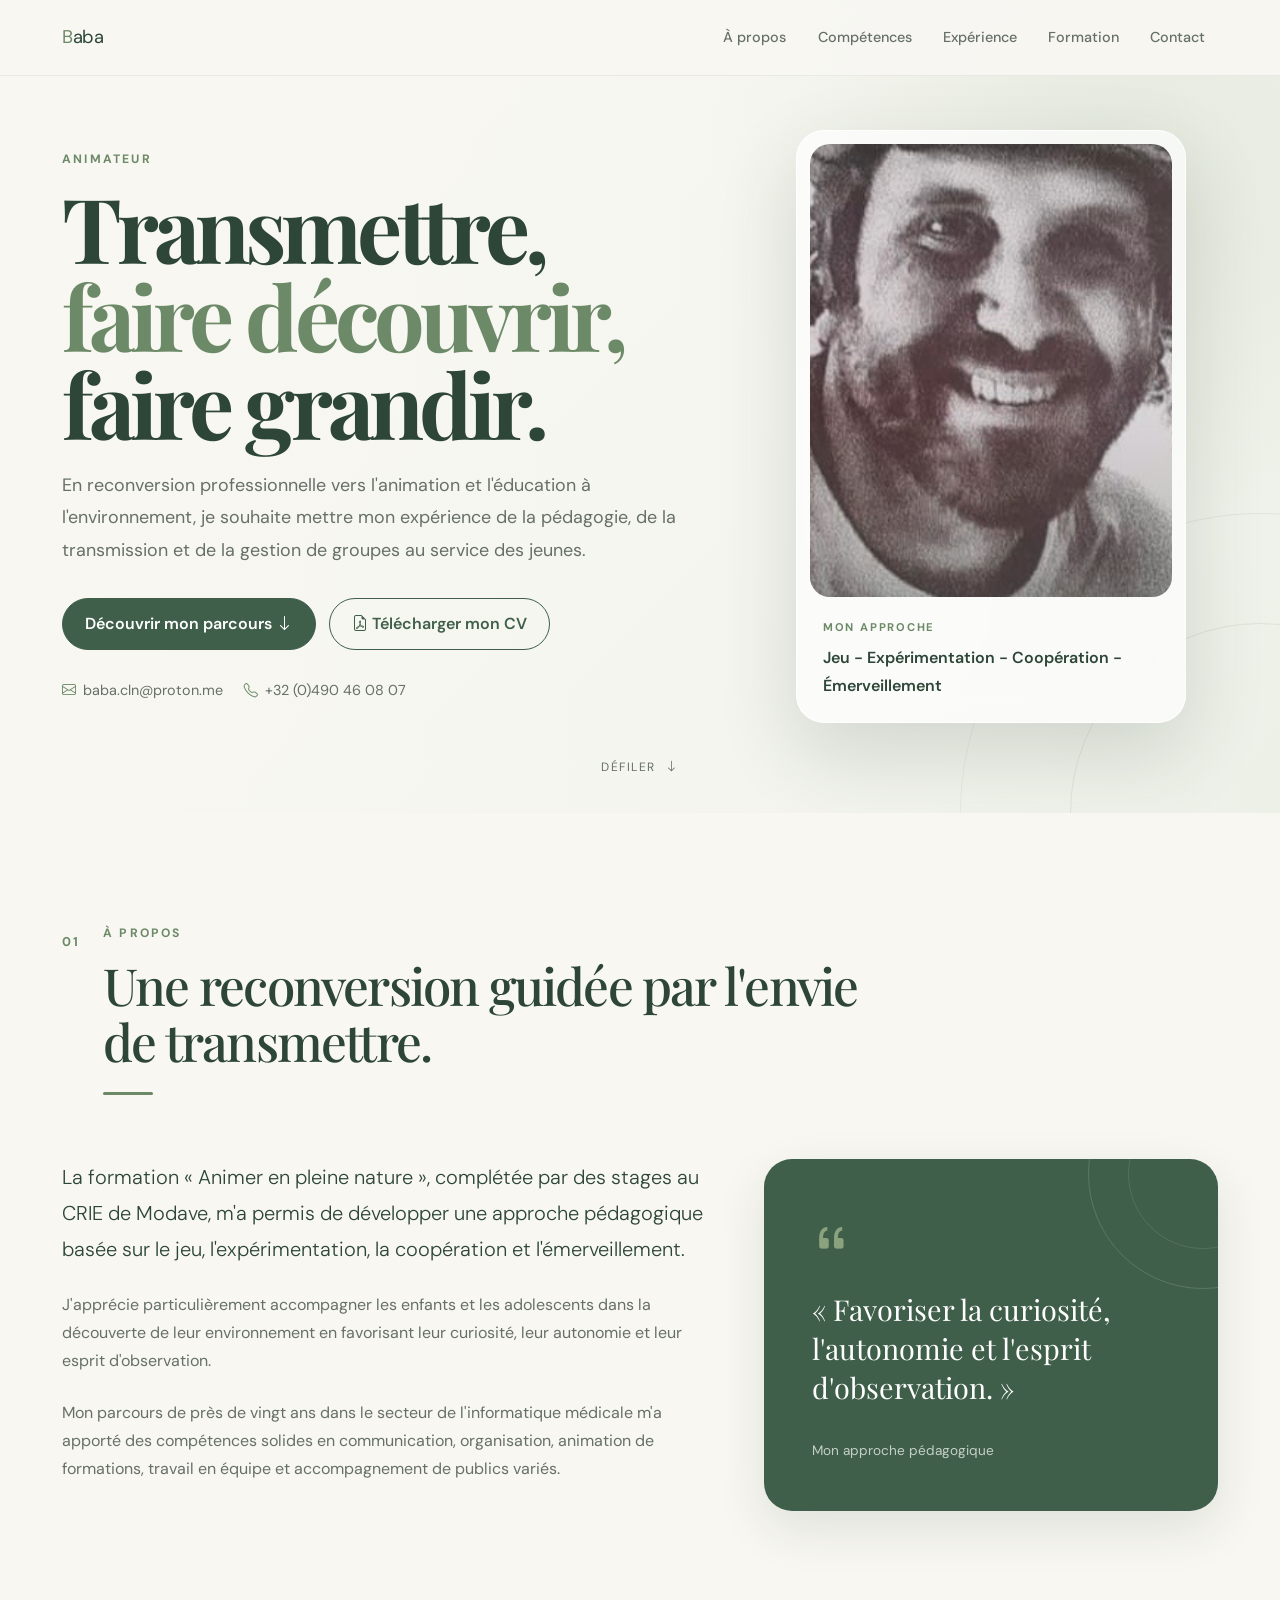
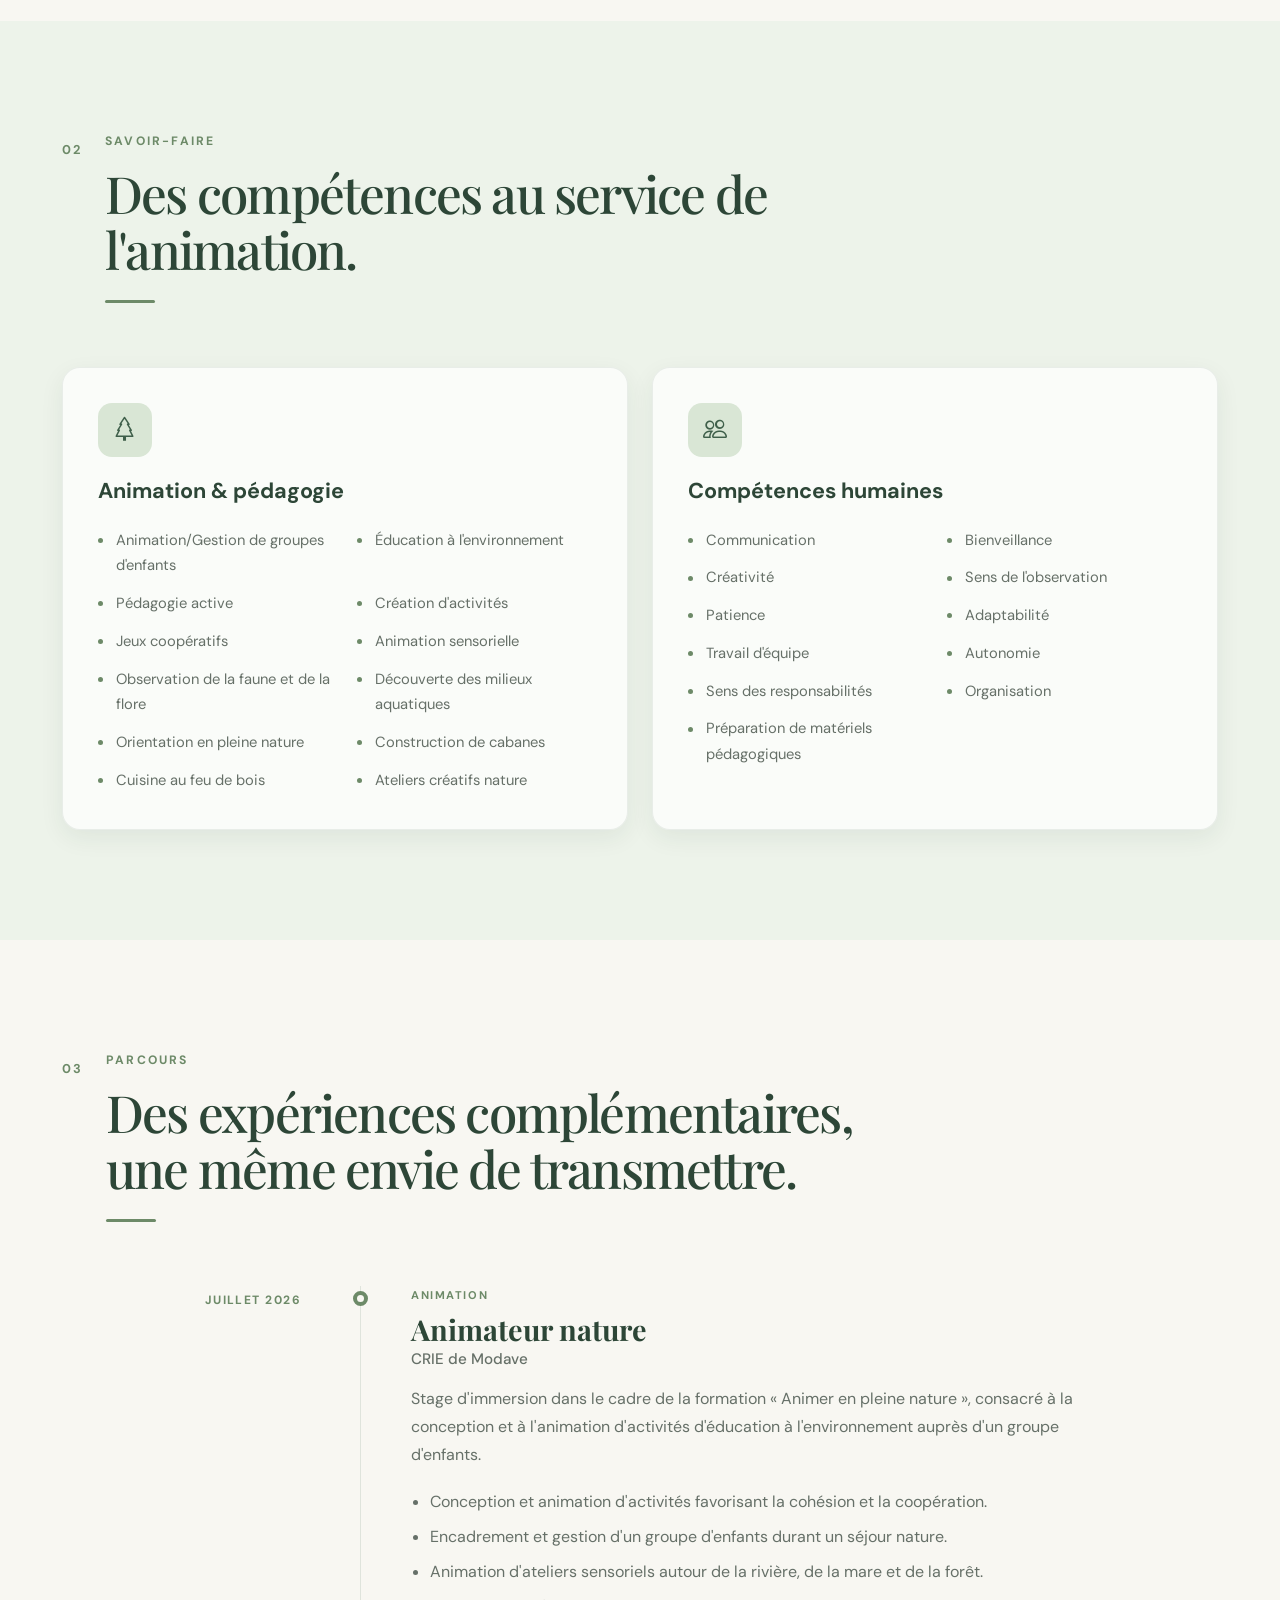
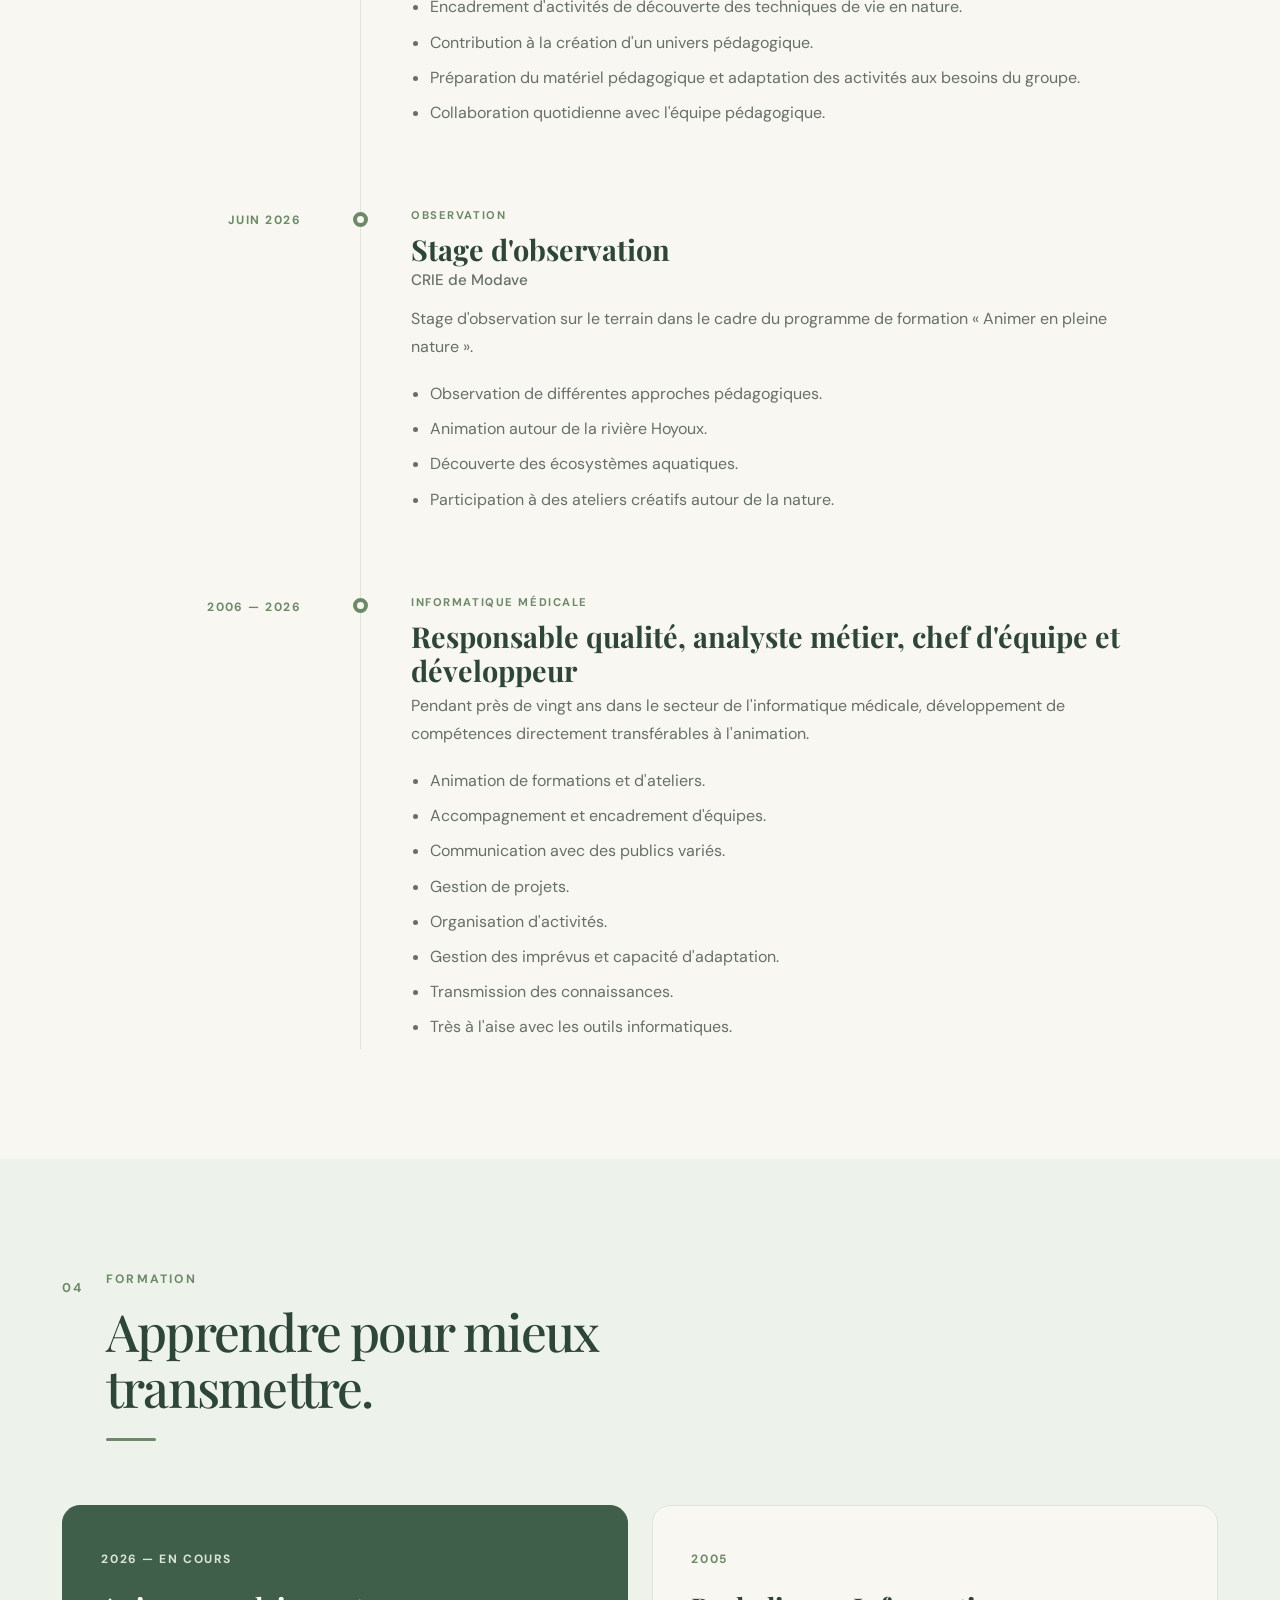
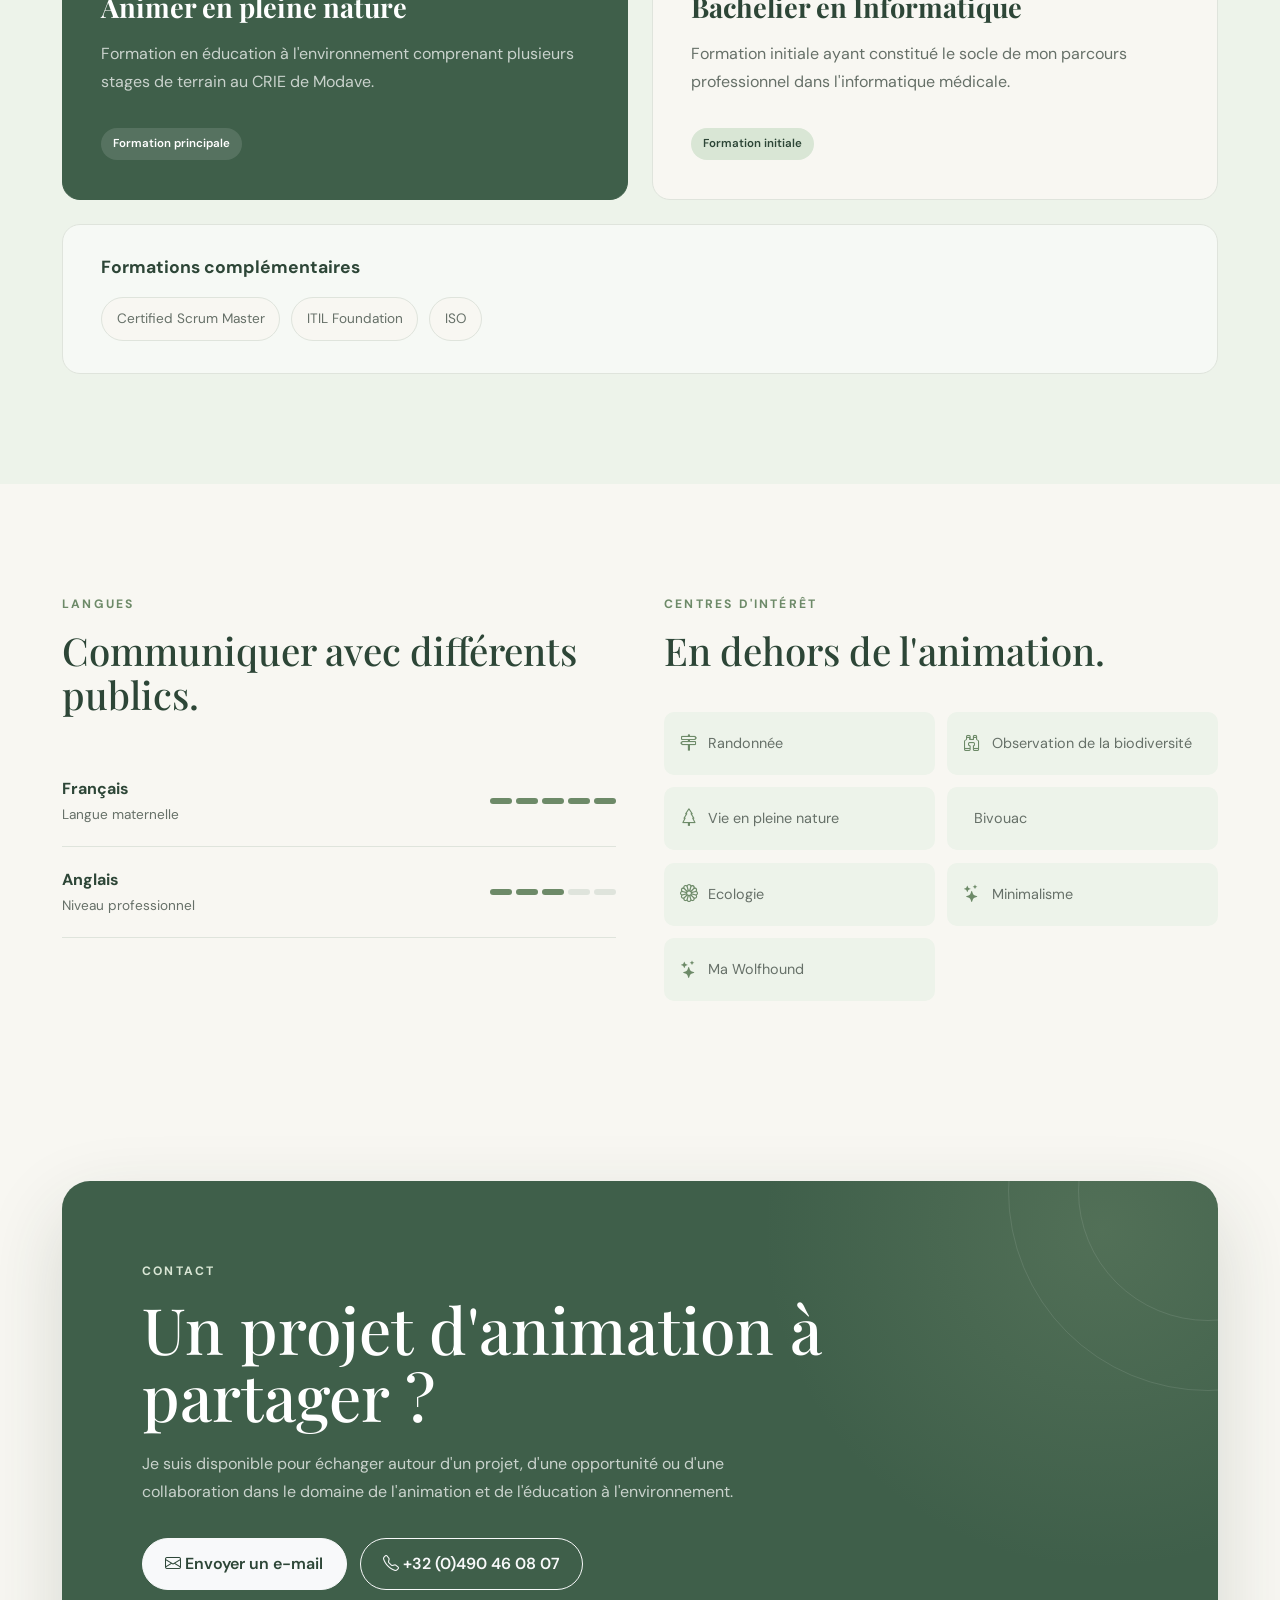
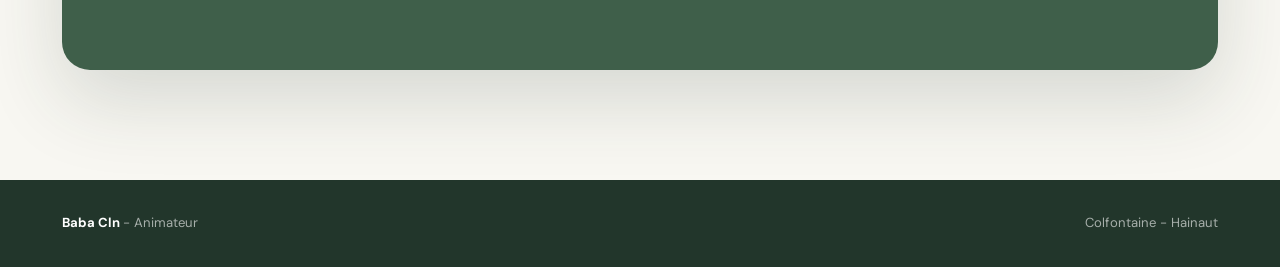
==== index.html @ 7caa0ee1 "Initial web site" ====
<!DOCTYPE html>
<html lang="fr">

<head>
    <meta charset="UTF-8">

    <meta name="viewport" content="width=device-width, initial-scale=1.0">

    <meta name="description" content="CV de Baba Cln — Animateur, éducation à l'environnement et pédagogie active.">
    <meta name="author" content="Baba Cln">
    <meta name="robots" content="index, follow">

    <title>Baba Cln — Animateur</title>

    <!-- Bootstrap 5 -->
    <link href="https://cdn.jsdelivr.net/npm/bootstrap@5.3.7/dist/css/bootstrap.min.css" rel="stylesheet">

    <!-- Bootstrap Icons -->
    <link rel="stylesheet" href="https://cdn.jsdelivr.net/npm/bootstrap-icons@1.13.1/font/bootstrap-icons.min.css">

    <!-- Google Fonts -->
    <link rel="preconnect" href="https://fonts.googleapis.com">
    <link rel="preconnect" href="https://fonts.gstatic.com" crossorigin>
    <link href="https://fonts.googleapis.com/css2?family=DM+Sans:wght@400;500;600;700&family=Playfair+Display:wght@600;700&display=swap" rel="stylesheet">

    <!-- CSS -->
    <link rel="stylesheet" href="css/style.css">
</head>

<body>

    <!-- =====================================================
     NAVIGATION
    ===================================================== -->

    <nav id="mainNav" class="navbar navbar-expand-lg fixed-top">
        <div class="container">
            <!-- Name -->
            <a class="navbar-brand" href="#top">
                <span>B</span>aba
            </a>
            <!-- Button list -->
            <button class="navbar-toggler" type="button" data-bs-toggle="collapse" data-bs-target="#navbarContent" aria-controls="navbarContent" aria-expanded="false" aria-label="Ouvrir le menu">
                <i class="bi bi-list"></i>
            </button>
            <!-- Menu -->
            <div class="collapse navbar-collapse" id="navbarContent">
                <ul class="navbar-nav ms-auto">
                    <li class="nav-item">
                        <a class="nav-link" href="#about">À propos</a>
                    </li>
                    <li class="nav-item">
                        <a class="nav-link" href="#skills">Compétences</a>
                    </li>
                    <li class="nav-item">
                        <a class="nav-link" href="#experience">Expérience</a>
                    </li>
                    <li class="nav-item">
                        <a class="nav-link" href="#education">Formation</a>
                    </li>
                    <li class="nav-item">
                        <a class="nav-link" href="#contact">Contact</a>
                    </li>
                </ul>
            </div>
        </div>
    </nav>

    <!-- =====================================================
     MAIN
    ===================================================== -->

    <main id="top">


        <!-- =====================================================
         HERO
        ===================================================== -->

        <header class="hero">
            <div class="hero-overlay"></div>
            <div class="container hero-container">
                <div class="row align-items-center g-5">
                    <div class="col-lg-7">
                        
                        <!-- Title -->
                        <p class="eyebrow">
                            ANIMATEUR
                        </p>

                        <!-- Quote -->
                        <h1>
                            Transmettre,
                            <span>faire découvrir,</span>
                            faire grandir.
                        </h1>

                        <!-- Profile -->
                        <p class="hero-intro">
                            En reconversion professionnelle vers l'animation et
                            l'éducation à l'environnement, je souhaite mettre mon
                            expérience de la pédagogie, de la transmission et de
                            la gestion de groupes au service des jeunes.
                        </p>

                        <!-- Info -->
                        <div class="hero-actions">
                            <a href="#experience" class="btn btn-primary">
                                Découvrir mon parcours
                                <i class="bi bi-arrow-down"></i>
                            </a>
                            <a href="assets/CV-Baptiste-Calin.pdf" class="btn btn-outline-primary" target="_blank" rel="noopener">
                                <i class="bi bi-file-earmark-pdf"></i>
                                Télécharger mon CV
                            </a>
                        </div>
                        <div class="hero-contact">
                            <a href="mailto:baba.cln@proton.me">
                                <i class="bi bi-envelope"></i>
                                baba.cln@proton.me
                            </a>
                            <a href="tel:+32490460807">
                                <i class="bi bi-telephone"></i>
                                +32 (0)490 46 08 07
                            </a>
                        </div>
                    </div>

                    <div class="col-lg-5">
                        
                        <!-- Card -->
                        <div class="hero-card">
                            <div class="hero-card-image">
                                <img src="img/profile.jpg" alt="Baba Cln, animateur nature" loading="eager">
                            </div>
                            <div class="hero-card-content">
                                <p class="hero-card-label">
                                    MON APPROCHE
                                </p>
                                <p>
                                    Jeu - Expérimentation - Coopération
                                    - Émerveillement
                                </p>
                            </div>
                        </div>
                    </div>
                </div>
            </div>

            <!-- Scrolling -->
            <div class="hero-scroll">
                <span>Défiler</span>
                <i class="bi bi-arrow-down"></i>
            </div>

        </header>

        <!-- =====================================================
         ABOUT
        ===================================================== -->

        <section id="about" class="section section-about">
            <div class="container">

                <!-- Title -->
                <div class="section-heading">
                    <span class="section-number">
                        01
                    </span>
                    <div>
                        <p class="section-kicker">
                            À PROPOS
                        </p>
                        <h2>
                            Une reconversion guidée
                            par l'envie de transmettre.
                        </h2>
                    </div>
                </div>

                <div class="row g-5">
                    <div class="col-lg-7">

                        <!-- About -->
                        <div class="about-content">
                            <p class="lead">
                                La formation « Animer en pleine nature »,
                                complétée par des stages au CRIE de Modave,
                                m'a permis de développer une approche
                                pédagogique basée sur le jeu, l'expérimentation,
                                la coopération et l'émerveillement.
                            </p>
                            <p>
                                J'apprécie particulièrement accompagner les
                                enfants et les adolescents dans la découverte
                                de leur environnement en favorisant leur
                                curiosité, leur autonomie et leur esprit
                                d'observation.
                            </p>
                            <p>
                                Mon parcours de près de vingt ans dans le
                                secteur de l'informatique médicale m'a apporté
                                des compétences solides en communication,
                                organisation, animation de formations,
                                travail en équipe et accompagnement de
                                publics variés.
                            </p>
                        </div>
                    </div>

                    <div class="col-lg-5">

                        <!-- Quote -->
                        <aside class="quote-card">
                            <i class="bi bi-quote"></i>
                            <blockquote>
                                « Favoriser la curiosité,
                                l'autonomie et l'esprit
                                d'observation. »
                            </blockquote>
                            <p>
                                Mon approche pédagogique
                            </p>
                        </aside>
                    </div>
                </div>
            </div>
        </section>

        <!-- =====================================================
         SKILLS
        ===================================================== -->

        <section id="skills" class="section section-skills">
            <div class="container">

                <!-- Title -->
                <div class="section-heading">
                    <span class="section-number">
                        02
                    </span>
                    <div>
                        <p class="section-kicker">
                            SAVOIR-FAIRE
                        </p>
                        <h2>
                            Des compétences au service
                            de l'animation.
                        </h2>
                    </div>
                </div>

                <div class="row g-4">
                    
                    <!-- Animation -->
                    <div class="col-lg-6">
                        <article class="skill-card">
                            <div class="skill-icon">
                                <i class="bi bi-tree"></i>
                            </div>
                            <h3>
                                Animation & pédagogie
                            </h3>
                            <ul class="skill-list">
                                <li>
                                    Animation/Gestion de groupes d'enfants
                                </li>
                                <li>
                                    Éducation à l'environnement
                                </li>
                                <li>
                                    Pédagogie active
                                </li>
                                <li>
                                    Création d'activités
                                </li>
                                <li>
                                    Jeux coopératifs
                                </li>
                                <li>
                                    Animation sensorielle
                                </li>
                                <li>
                                    Observation de la faune et de la flore
                                </li>
                                <li>
                                    Découverte des milieux aquatiques
                                </li>
                                <li>
                                    Orientation en pleine nature
                                </li>
                                <li>
                                    Construction de cabanes
                                </li>
                                <li>
                                    Cuisine au feu de bois
                                </li>
                                <li>
                                    Ateliers créatifs nature
                                </li>
                            </ul>
                        </article>
                    </div>

                    <!-- Humain -->
                    <div class="col-lg-6">
                        <article class="skill-card">
                            <div class="skill-icon">
                                <i class="bi bi-people"></i>
                            </div>
                            <h3>
                                Compétences humaines
                            </h3>
                            <ul class="skill-list">
                                <li>
                                    Communication
                                </li>
                                <li>
                                    Bienveillance
                                </li>
                                <li>
                                    Créativité
                                </li>
                                <li>
                                    Sens de l'observation
                                </li>
                                <li>
                                    Patience
                                </li>
                                <li>
                                    Adaptabilité
                                </li>
                                <li>
                                    Travail d'équipe
                                </li>
                                <li>
                                    Autonomie
                                </li>
                                <li>
                                    Sens des responsabilités
                                </li>
                                <li>
                                    Organisation
                                </li>
                                <li>
                                    Préparation de matériels pédagogiques
                                </li>
                            </ul>
                        </article>
                    </div>
                </div>
            </div>
        </section>

        <!-- =====================================================
         EXPERIENCE
        ===================================================== -->

        <section id="experience" class="section section-experience">
            <div class="container">

                <!-- Title -->
                <div class="section-heading">
                    <span class="section-number">
                        03
                    </span>
                    <div>
                        <p class="section-kicker">
                            PARCOURS
                        </p>
                        <h2>
                            Des expériences complémentaires,
                            une même envie de transmettre.
                        </h2>
                    </div>
                </div>

                <!-- Timeline -->
                <div class="timeline">

                    <!-- Experience 1 -->
                    <article class="timeline-item">
                        <div class="timeline-date">
                            <span>
                                JUILLET 2026
                            </span>
                        </div>
                        <div class="timeline-marker">
                            <span></span>
                        </div>
                        <div class="timeline-content">
                            <p class="timeline-category">
                                ANIMATION
                            </p>
                            <h3>
                                Animateur nature
                            </h3>
                            <h4>
                                CRIE de Modave
                            </h4>
                            <p>
                                Stage d'immersion dans le cadre de la formation
                                « Animer en pleine nature », consacré à la
                                conception et à l'animation d'activités
                                d'éducation à l'environnement auprès d'un
                                groupe d'enfants.
                            </p>
                            <ul>
                                <li>
                                    Conception et animation d'activités
                                    favorisant la cohésion et la coopération.
                                </li>
                                <li>
                                    Encadrement et gestion d'un groupe d'enfants
                                    durant un séjour nature.
                                </li>
                                <li>
                                    Animation d'ateliers sensoriels autour
                                    de la rivière, de la mare et de la forêt.
                                </li>
                                <li>
                                    Encadrement d'activités de découverte 
                                    des techniques de vie en nature.
                                </li>
                                <li>
                                    Contribution à la création d'un univers 
                                    pédagogique.
                                </li>
                                <li>
                                    Préparation du matériel pédagogique et 
                                    adaptation des activités aux besoins du 
                                    groupe.
                                </li>
                                <li>
                                    Collaboration quotidienne avec l'équipe 
                                    pédagogique.
                                </li>
                            </ul>
                        </div>
                    </article>

                    <!-- Experience 2 -->
                    <article class="timeline-item">
                        <div class="timeline-date">
                            <span>
                                JUIN 2026
                            </span>
                        </div>
                        <div class="timeline-marker">
                            <span></span>
                        </div>
                        <div class="timeline-content">
                            <p class="timeline-category">
                                OBSERVATION
                            </p>
                            <h3>
                                Stage d'observation
                            </h3>
                            <h4>
                                CRIE de Modave
                            </h4>
                            <p>
                                Stage d'observation sur le terrain dans le
                                cadre du programme de formation « Animer en
                                pleine nature ».
                            </p>
                            <ul>
                                <li>
                                    Observation de différentes approches
                                    pédagogiques.
                                </li>
                                <li>
                                    Animation autour de la rivière Hoyoux.
                                </li>
                                <li>
                                    Découverte des écosystèmes aquatiques.
                                </li>
                                <li>
                                    Participation à des ateliers créatifs
                                    autour de la nature.
                                </li>
                            </ul>
                        </div>
                    </article>

                    <!-- Experience 3 -->
                    <article class="timeline-item">
                        <div class="timeline-date">
                            <span>
                                2006 — 2026
                            </span>
                        </div>
                        <div class="timeline-marker">
                            <span></span>
                        </div>
                        <div class="timeline-content">
                            <p class="timeline-category">
                                INFORMATIQUE MÉDICALE
                            </p>
                            <h3>
                                Responsable qualité,
                                analyste métier,
                                chef d'équipe et développeur
                            </h3>
                            <p>
                                Pendant près de vingt ans dans le secteur de
                                l'informatique médicale, développement de
                                compétences directement transférables à
                                l'animation.
                            </p>
                            <ul>
                                <li>
                                    Animation de formations et d'ateliers.
                                </li>
                                <li>
                                    Accompagnement et encadrement d'équipes.
                                </li>
                                <li>
                                    Communication avec des publics variés.
                                </li>
                                <li>
                                    Gestion de projets.
                                </li>
                                <li>
                                    Organisation d'activités.
                                </li>
                                <li>
                                    Gestion des imprévus et capacité
                                    d'adaptation.
                                </li>
                                <li>
                                    Transmission des connaissances.
                                </li>
                                 <li>
                                    Très à l'aise avec les outils informatiques.
                                </li>
                            </ul>
                        </div>
                    </article>
                </div>
            </div>
        </section>

        <!-- =====================================================
         EDUCATION
        ===================================================== -->

        <section id="education" class="section section-education">
            <div class="container">

                <!-- Title -->
                <div class="section-heading">
                    <span class="section-number">
                        04
                    </span>
                    <div>
                        <p class="section-kicker">
                            FORMATION
                        </p>
                        <h2>
                            Apprendre pour mieux transmettre.
                        </h2>
                    </div>
                </div>

                <div class="row g-4">

                    <!-- Animation -->
                    <div class="col-lg-6">
                        <article class="education-card featured">
                            <span class="education-year">
                                2026 — EN COURS
                            </span>
                            <h3>
                                Animer en pleine nature
                            </h3>
                            <p>
                                Formation en éducation à l'environnement
                                comprenant plusieurs stages de terrain
                                au CRIE de Modave.
                            </p>
                            <span class="education-tag">
                                Formation principale
                            </span>
                        </article>
                    </div>

                    <!-- Bachelor -->
                    <div class="col-lg-6">
                        <article class="education-card">
                            <span class="education-year">
                                2005
                            </span>
                            <h3>
                                Bachelier en Informatique
                            </h3>
                            <p>
                                Formation initiale ayant constitué le socle
                                de mon parcours professionnel dans
                                l'informatique médicale.
                            </p>
                            <span class="education-tag">
                                Formation initiale
                            </span>
                        </article>
                    </div>

                    <!-- Trainings -->
                    <div class="col-12">
                        <article class="additional-training">
                            <h3>
                                Formations complémentaires
                            </h3>
                            <div class="training-list">
                                <span>
                                    Certified Scrum Master
                                </span>
                                <span>
                                    ITIL Foundation
                                </span>
                                <span>
                                    ISO
                                </span>
                            </div>
                        </article>
                    </div>
                </div>
            </div>
        </section>

        <!-- =====================================================
         LANGUAGES & INTERESTS
        ===================================================== -->

        <section class="section section-extra">
            <div class="container">
                <div class="row g-5">

                    <!-- Languages -->
                    <div class="col-lg-6">
                        <div class="extra-block">
                            <p class="section-kicker">
                                LANGUES
                            </p>
                            <h2>
                                Communiquer avec
                                différents publics.
                            </h2>
                            <div class="language-item">
                                <div>
                                    <strong>
                                        Français
                                    </strong>
                                    <span>
                                        Langue maternelle
                                    </span>
                                </div>
                                <div class="language-level" aria-label="Français : langue maternelle">
                                    <span class="active"></span>
                                    <span class="active"></span>
                                    <span class="active"></span>
                                    <span class="active"></span>
                                    <span class="active"></span>
                                </div>
                            </div>

                            <div class="language-item">
                                <div>
                                    <strong>
                                        Anglais
                                    </strong>
                                    <span>
                                        Niveau professionnel
                                    </span>
                                </div>
                                <div class="language-level" aria-label="Anglais : niveau professionnel">
                                    <span class="active"></span>
                                    <span class="active"></span>
                                    <span class="active"></span>
                                    <span></span>
                                    <span></span>
                                </div>
                            </div>
                        </div>
                    </div>

                    <!-- Interests -->
                    <div class="col-lg-6">
                        <div class="extra-block">
                            <p class="section-kicker">
                                CENTRES D'INTÉRÊT
                            </p>
                            <h2>
                                En dehors de l'animation.
                            </h2>
                            <div class="interest-grid">
                                <span>
                                    <i class="bi bi-signpost-2"></i>
                                    Randonnée
                                </span>
                                <span>
                                    <i class="bi bi-binoculars"></i>
                                    Observation de la biodiversité
                                </span>
                                <span>
                                    <i class="bi bi-tree"></i>
                                    Vie en pleine nature
                                </span>
                                <span>
                                    <i class="bi bi-tent"></i>
                                    Bivouac
                                </span>
                                <span>
                                    <i class="bi bi-flower1"></i>
                                    Ecologie
                                </span>
                                <span>
                                    <i class="bi bi-stars"></i>
                                    Minimalisme
                                </span>
                                <span>
                                    <i class="bi bi-stars"></i>
                                    Ma Wolfhound
                                </span>
                            </div>
                        </div>
                    </div>
                </div>
            </div>
        </section>

        <!-- =====================================================
         CONTACT
        ===================================================== -->

        <section id="contact" class="section section-contact">
            <div class="container">

                <!-- Contact -->
                <div class="contact-card">
                    <div class="contact-content">
                        <p class="section-kicker">
                            CONTACT
                        </p>
                        <h2>
                            Un projet d'animation
                            à partager ?
                        </h2>
                        <p>
                            Je suis disponible pour échanger autour
                            d'un projet, d'une opportunité ou d'une
                            collaboration dans le domaine de l'animation
                            et de l'éducation à l'environnement.
                        </p>
                        <div class="contact-actions">
                            <a href="mailto:baba.cln@proton.me" class="btn btn-light">
                                <i class="bi bi-envelope"></i>
                                Envoyer un e-mail
                            </a>
                            <a href="tel:+32490460807" class="btn btn-outline-light">
                                <i class="bi bi-telephone"></i>
                                +32 (0)490 46 08 07
                            </a>
                        </div>
                    </div>
                </div>
            </div>
        </section>
    </main>

    <!-- =====================================================
     FOOTER
    ===================================================== -->

    <footer class="footer">
        <div class="container">
            <div class="row align-items-center g-3">
                <div class="col-md-6">
                    <p class="mb-0">
                        <strong>
                            Baba Cln
                        </strong>
                        - Animateur
                    </p>
                </div>
                <div class="col-md-6 text-md-end">
                    <p class="mb-0">
                        Colfontaine - Hainaut
                    </p>
                </div>
            </div>
        </div>
    </footer>

    <!-- =====================================================
     BACK TO TOP
    ===================================================== -->

    <button id="backToTop" class="back-to-top" type="button" aria-label="Retour en haut">
        <i class="bi bi-arrow-up"></i>
    </button>

    <!-- =====================================================
     BOOTSTRAP JS
    ===================================================== -->

    <script src="https://cdn.jsdelivr.net/npm/bootstrap@5.3.7/dist/js/bootstrap.bundle.min.js">
    </script>

    <!-- =====================================================
     APPLICATION JS
    ===================================================== -->

    <script src="js/app.js">
    </script>

</body>
</html>
---- css/style.css ----
/* =========================================================
   Baba Cln — CV WEBSITE
   style.css
   ========================================================= */

/* =========================================================
   1. VARIABLES
   ========================================================= */

:root {
    --forest: #3f5f4a;
    --forest-dark: #2d4637;
    --forest-deep: #22362b;

    --moss: #6d8a68;
    --moss-light: #8aa27e;

    --sage: #d9e6d5;
    --sage-soft: #edf3ea;

    --cream: #f8f7f2;
    --cream-dark: #efeee7;

    --white: #ffffff;
    --text: #28312b;
    --text-soft: #667068;
    --border: #dfe4dc;

    --shadow-sm: 0 8px 24px rgba(35, 54, 43, 0.07);
    --shadow-md: 0 18px 50px rgba(35, 54, 43, 0.11);
    --shadow-lg: 0 30px 80px rgba(35, 54, 43, 0.16);

    --radius-sm: 10px;
    --radius-md: 18px;
    --radius-lg: 28px;

    --transition: 0.3s ease;

    --font-body: "DM Sans", sans-serif;
    --font-heading: "Playfair Display", Georgia, serif;
}


/* =========================================================
   2. RESET / BASE
   ========================================================= */

html {
    scroll-behavior: smooth;
    scroll-padding-top: 90px;
}

body {
    margin: 0;
    background: var(--cream);
    color: var(--text);
    font-family: var(--font-body);
    font-size: 16px;
    line-height: 1.75;
    overflow-x: hidden;
}

img {
    max-width: 100%;
    height: auto;
}

a {
    color: inherit;
    text-decoration: none;
}

a:hover {
    color: inherit;
}

p:last-child {
    margin-bottom: 0;
}

h1,
h2,
h3,
h4 {
    color: var(--forest-dark);
}

h1,
h2 {
    font-family: var(--font-heading);
}

h3,
h4 {
    font-weight: 700;
}

::selection {
    background: var(--sage);
    color: var(--forest-dark);
}


/* =========================================================
   3. BOOTSTRAP OVERRIDES
   ========================================================= */

.container {
    max-width: 1180px;
}

.btn {
    border-radius: 999px;
    padding: 0.8rem 1.4rem;
    font-weight: 600;
    transition:
        transform var(--transition),
        box-shadow var(--transition),
        background-color var(--transition),
        border-color var(--transition);
}

.btn:hover {
    transform: translateY(-2px);
}

.btn-primary {
    background: var(--forest);
    border-color: var(--forest);
}

.btn-primary:hover,
.btn-primary:focus {
    background: var(--forest-dark);
    border-color: var(--forest-dark);
    box-shadow: 0 10px 25px rgba(63, 95, 74, 0.2);
}

.btn-outline-primary {
    color: var(--forest);
    border-color: var(--forest);
}

.btn-outline-primary:hover,
.btn-outline-primary:focus {
    background: var(--forest);
    border-color: var(--forest);
    color: var(--white);
}

.btn-light {
    color: var(--forest-dark);
}

.btn-outline-light:hover {
    color: var(--forest-dark);
}


/* =========================================================
   4. NAVIGATION
   ========================================================= */

#mainNav {
    background: rgba(248, 247, 242, 0.92);
    backdrop-filter: blur(16px);
    -webkit-backdrop-filter: blur(16px);
    border-bottom: 1px solid rgba(63, 95, 74, 0.08);
    transition:
        background-color var(--transition),
        box-shadow var(--transition);
}

#mainNav.scrolled {
    background: rgba(248, 247, 242, 0.97);
    box-shadow: var(--shadow-sm);
}

.navbar {
    min-height: 76px;
}

.navbar-brand {
    color: var(--forest-dark) !important;
    font-size: 1.15rem;
    letter-spacing: -0.02em;
}

.navbar-brand span {
    color: var(--moss);
}

.navbar-nav {
    gap: 0.35rem;
}

.nav-link {
    position: relative;
    padding: 0.5rem 0.8rem !important;
    color: var(--text-soft) !important;
    font-size: 0.9rem;
    font-weight: 500;
}

.nav-link::after {
    content: "";
    position: absolute;
    left: 0.8rem;
    right: 0.8rem;
    bottom: 0.15rem;
    height: 2px;
    background: var(--moss);
    border-radius: 99px;
    transform: scaleX(0);
    transform-origin: center;
    transition: transform var(--transition);
}

.nav-link:hover,
.nav-link.active {
    color: var(--forest-dark) !important;
}

.nav-link:hover::after,
.nav-link.active::after {
    transform: scaleX(1);
}

.navbar-toggler {
    border: 0;
    color: var(--forest);
    font-size: 1.5rem;
    box-shadow: none !important;
}

.navbar-toggler:focus {
    box-shadow: none;
}


/* =========================================================
   5. HERO
   ========================================================= */

.hero {
    position: relative;
    min-height: 100vh;
    min-height: 760px;
    display: flex;
    align-items: center;
    padding: 130px 0 90px;
    background:
        radial-gradient(circle at 85% 20%,
            rgba(138, 162, 126, 0.22),
            transparent 30%),
        linear-gradient(135deg,
            var(--cream) 0%,
            #f3f5ee 50%,
            #e8eee4 100%);
    overflow: hidden;
}

.hero::before {
    content: "";
    position: absolute;
    width: 600px;
    height: 600px;
    right: -280px;
    bottom: -300px;
    border: 1px solid rgba(63, 95, 74, 0.12);
    border-radius: 50%;
}

.hero::after {
    content: "";
    position: absolute;
    width: 380px;
    height: 380px;
    right: -170px;
    bottom: -190px;
    border: 1px solid rgba(63, 95, 74, 0.1);
    border-radius: 50%;
}

.hero-overlay {
    position: absolute;
    inset: 0;
    pointer-events: none;
    background:
        linear-gradient(90deg,
            rgba(248, 247, 242, 0.95),
            rgba(248, 247, 242, 0.25));
}

.hero-container {
    position: relative;
    z-index: 2;
}

.eyebrow,
.section-kicker {
    margin-bottom: 0.8rem;
    color: var(--moss);
    font-size: 0.76rem;
    font-weight: 700;
    letter-spacing: 0.18em;
}

.hero h1 {
    max-width: 780px;
    margin: 0 0 1.4rem;
    color: var(--forest-dark);
    font-size: clamp(3.2rem, 7vw, 6.5rem);
    font-weight: 700;
    letter-spacing: -0.055em;
    line-height: 0.98;
}

.hero h1 span {
    display: block;
    color: var(--moss);
}

.hero-intro {
    max-width: 690px;
    margin-bottom: 2rem;
    color: var(--text-soft);
    font-size: 1.12rem;
    line-height: 1.8;
}

.hero-actions {
    display: flex;
    flex-wrap: wrap;
    gap: 0.8rem;
}

.hero-contact {
    display: flex;
    flex-wrap: wrap;
    gap: 1.3rem;
    margin-top: 1.8rem;
}

.hero-contact a {
    display: inline-flex;
    align-items: center;
    gap: 0.45rem;
    color: var(--text-soft);
    font-size: 0.9rem;
    transition: color var(--transition);
}

.hero-contact a:hover {
    color: var(--forest);
}

.hero-contact i {
    color: var(--moss);
}

.hero-card {
    position: relative;
    max-width: 390px;
    margin: 0 auto;
    padding: 0.8rem;
    background: rgba(255, 255, 255, 0.65);
    border: 1px solid rgba(255, 255, 255, 0.8);
    border-radius: var(--radius-lg);
    box-shadow: var(--shadow-lg);
    backdrop-filter: blur(15px);
    -webkit-backdrop-filter: blur(15px);
    transform: rotate(2deg);
    transition: transform 0.5s ease;
}

.hero-card:hover {
    transform: rotate(0deg) translateY(-6px);
}

.hero-card-image {
    position: relative;
    overflow: hidden;
    border-radius: 20px;
    aspect-ratio: 4 / 5;
    background: var(--sage);
}

.hero-card-image::after {
    content: "";
    position: absolute;
    inset: 0;
    background: linear-gradient(to top,
            rgba(34, 54, 43, 0.2),
            transparent 40%);
}

.hero-card-image img {
    width: 100%;
    height: 100%;
    display: block;
    object-fit: cover;
}

.hero-card-content {
    padding: 1.3rem 0.8rem 0.6rem;
}

.hero-card-label {
    margin-bottom: 0.4rem;
    color: var(--moss);
    font-size: 0.7rem;
    font-weight: 700;
    letter-spacing: 0.16em;
}

.hero-card-content p:last-child {
    color: var(--forest-dark);
    font-weight: 600;
}

.hero-scroll {
    position: absolute;
    bottom: 35px;
    left: 50%;
    z-index: 2;
    display: flex;
    align-items: center;
    gap: 0.6rem;
    color: var(--text-soft);
    font-size: 0.75rem;
    letter-spacing: 0.12em;
    text-transform: uppercase;
    transform: translateX(-50%);
}

.hero-scroll i {
    animation: scrollBounce 1.8s infinite;
}

@keyframes scrollBounce {

    0%,
    100% {
        transform: translateY(0);
    }

    50% {
        transform: translateY(5px);
    }
}


/* =========================================================
   6. SECTIONS
   ========================================================= */

.section {
    position: relative;
    padding: 110px 0;
}

.section-about {
    background: var(--cream);
}

.section-skills {
    background: var(--sage-soft);
}

.section-experience {
    background: var(--cream);
}

.section-education {
    background: var(--sage-soft);
}

.section-extra {
    background: var(--cream);
}

.section-heading {
    display: flex;
    align-items: flex-start;
    gap: 1.5rem;
    margin-bottom: 4rem;
}

.section-number {
    flex: 0 0 auto;
    padding-top: 0.5rem;
    color: var(--moss);
    font-size: 0.8rem;
    font-weight: 700;
    letter-spacing: 0.12em;
}

.section-heading h2 {
    max-width: 760px;
    margin: 0;
    color: var(--forest-dark);
    font-size: clamp(2.2rem, 4vw, 3.7rem);
    line-height: 1.1;
    letter-spacing: -0.035em;
}

.section-heading h2::after {
    content: "";
    display: block;
    width: 50px;
    height: 3px;
    margin-top: 1.4rem;
    background: var(--moss);
    border-radius: 99px;
}


/* =========================================================
   7. ABOUT
   ========================================================= */

.about-content {
    max-width: 760px;
}

.about-content .lead {
    color: var(--forest-dark);
    font-size: 1.25rem;
    line-height: 1.8;
}

.about-content p {
    color: var(--text-soft);
    margin-bottom: 1.5rem;
}

.quote-card {
    position: relative;
    padding: 3rem;
    background: var(--forest);
    color: var(--white);
    border-radius: var(--radius-lg);
    box-shadow: var(--shadow-md);
    overflow: hidden;
}

.quote-card::before {
    content: "";
    position: absolute;
    width: 230px;
    height: 230px;
    right: -100px;
    top: -100px;
    border: 1px solid rgba(255, 255, 255, 0.15);
    border-radius: 50%;
}

.quote-card::after {
    content: "";
    position: absolute;
    width: 150px;
    height: 150px;
    right: -60px;
    top: -60px;
    border: 1px solid rgba(255, 255, 255, 0.1);
    border-radius: 50%;
}

.quote-card i {
    position: relative;
    z-index: 1;
    color: var(--moss-light);
    font-size: 2.4rem;
}

.quote-card blockquote {
    position: relative;
    z-index: 1;
    margin: 1rem 0 2rem;
    font-family: var(--font-heading);
    font-size: 1.8rem;
    line-height: 1.35;
}

.quote-card p {
    position: relative;
    z-index: 1;
    margin: 0;
    color: rgba(255, 255, 255, 0.7);
    font-size: 0.85rem;
}


/* =========================================================
   8. SKILLS
   ========================================================= */

.skill-card {
    height: 100%;
    padding: 2.2rem;
    background: rgba(255, 255, 255, 0.7);
    border: 1px solid rgba(63, 95, 74, 0.09);
    border-radius: var(--radius-md);
    box-shadow: var(--shadow-sm);
    transition:
        transform var(--transition),
        box-shadow var(--transition);
}

.skill-card:hover {
    transform: translateY(-6px);
    box-shadow: var(--shadow-md);
}

.skill-icon {
    width: 54px;
    height: 54px;
    display: flex;
    align-items: center;
    justify-content: center;
    margin-bottom: 1.4rem;
    background: var(--sage);
    color: var(--forest);
    border-radius: 14px;
    font-size: 1.5rem;
}

.skill-card h3 {
    margin-bottom: 1.4rem;
    color: var(--forest-dark);
    font-size: 1.35rem;
}

.skill-list {
    display: grid;
    grid-template-columns: repeat(2, minmax(0, 1fr));
    gap: 0.75rem 1.5rem;
    margin: 0;
    padding: 0;
    list-style: none;
}

.skill-list li {
    position: relative;
    padding-left: 1.1rem;
    color: var(--text-soft);
    font-size: 0.92rem;
}

.skill-list li::before {
    content: "";
    position: absolute;
    left: 0;
    top: 0.7em;
    width: 5px;
    height: 5px;
    background: var(--moss);
    border-radius: 50%;
}


/* =========================================================
   9. TIMELINE
   ========================================================= */

.timeline {
    position: relative;
    max-width: 1050px;
    margin: 0 auto;
}

.timeline::before {
    content: "";
    position: absolute;
    top: 0;
    bottom: 0;
    left: 245px;
    width: 1px;
    background: var(--border);
}

.timeline-item {
    position: relative;
    display: grid;
    grid-template-columns: 210px 70px 1fr;
    gap: 0;
    padding-bottom: 4.5rem;
}

.timeline-item:last-child {
    padding-bottom: 0;
}

.timeline-date {
    padding-top: 0.25rem;
    padding-right: 1.5rem;
    color: var(--moss);
    font-size: 0.75rem;
    font-weight: 700;
    letter-spacing: 0.12em;
    text-align: right;
}

.timeline-marker {
    position: relative;
    z-index: 2;
    display: flex;
    justify-content: center;
}

.timeline-marker span {
    width: 15px;
    height: 15px;
    margin-top: 0.35rem;
    background: var(--cream);
    border: 4px solid var(--moss);
    border-radius: 50%;
}

.timeline-content {
    padding-left: 1rem;
}

.timeline-category {
    margin-bottom: 0.4rem;
    color: var(--moss);
    font-size: 0.7rem;
    font-weight: 700;
    letter-spacing: 0.14em;
}

.timeline-content h3 {
    margin-bottom: 0.25rem;
    color: var(--forest-dark);
    font-family: var(--font-heading);
    font-size: 1.8rem;
}

.timeline-content h4 {
    margin-bottom: 1rem;
    color: var(--text-soft);
    font-size: 0.95rem;
    font-weight: 500;
}

.timeline-content>p:not(.timeline-category) {
    max-width: 700px;
    color: var(--text-soft);
}

.timeline-content ul {
    max-width: 700px;
    margin: 1.2rem 0 0;
    padding-left: 1.2rem;
    color: var(--text-soft);
}

.timeline-content li {
    margin-bottom: 0.45rem;
}


/* =========================================================
   10. EDUCATION
   ========================================================= */

.education-card {
    height: 100%;
    padding: 2.4rem;
    background: var(--cream);
    border: 1px solid var(--border);
    border-radius: var(--radius-md);
    transition:
        transform var(--transition),
        box-shadow var(--transition);
}

.education-card:hover {
    transform: translateY(-5px);
    box-shadow: var(--shadow-md);
}

.education-card.featured {
    background: var(--forest);
    border-color: var(--forest);
    color: var(--white);
}

.education-year {
    display: inline-block;
    margin-bottom: 1.3rem;
    color: var(--moss);
    font-size: 0.75rem;
    font-weight: 700;
    letter-spacing: 0.13em;
}

.education-card.featured .education-year {
    color: var(--sage);
}

.education-card h3 {
    margin-bottom: 1rem;
    color: var(--forest-dark);
    font-family: var(--font-heading);
    font-size: 1.7rem;
}

.education-card.featured h3 {
    color: var(--white);
}

.education-card p {
    color: var(--text-soft);
}

.education-card.featured p {
    color: rgba(255, 255, 255, 0.72);
}

.education-tag {
    display: inline-block;
    margin-top: 1rem;
    padding: 0.4rem 0.75rem;
    background: var(--sage);
    color: var(--forest-dark);
    border-radius: 999px;
    font-size: 0.72rem;
    font-weight: 600;
}

.education-card.featured .education-tag {
    background: rgba(255, 255, 255, 0.12);
    color: var(--white);
}

.additional-training {
    padding: 2rem 2.4rem;
    background: rgba(255, 255, 255, 0.55);
    border: 1px solid var(--border);
    border-radius: var(--radius-md);
}

.additional-training h3 {
    margin-bottom: 1.2rem;
    color: var(--forest-dark);
    font-size: 1.1rem;
}

.training-list {
    display: flex;
    flex-wrap: wrap;
    gap: 0.7rem;
}

.training-list span {
    padding: 0.55rem 0.9rem;
    background: var(--cream);
    border: 1px solid var(--border);
    border-radius: 999px;
    color: var(--text-soft);
    font-size: 0.85rem;
}


/* =========================================================
   11. LANGUAGES
========================================================= */

.extra-block h2 {
    max-width: 520px;
    margin-bottom: 2.5rem;
    color: var(--forest-dark);
    font-family: var(--font-heading);
    font-size: clamp(2rem, 3vw, 2.8rem);
    line-height: 1.15;
}

.language-item {
    display: flex;
    align-items: center;
    justify-content: space-between;
    gap: 2rem;
    padding: 1.2rem 0;
    border-bottom: 1px solid var(--border);
}

.language-item>div:first-child {
    display: flex;
    flex-direction: column;
}

.language-item strong {
    color: var(--forest-dark);
}

.language-item span {
    color: var(--text-soft);
    font-size: 0.85rem;
}

.language-level {
    display: flex !important;
    gap: 4px;
}

.language-level span {
    width: 22px;
    height: 6px;
    background: var(--border);
    border-radius: 99px;
}

.language-level span.active {
    background: var(--moss);
}


/* =========================================================
   12. INTERESTS
========================================================= */

.interest-grid {
    display: grid;
    grid-template-columns: repeat(2, minmax(0, 1fr));
    gap: 0.8rem;
}

.interest-grid span {
    display: flex;
    align-items: center;
    gap: 0.65rem;
    padding: 1rem;
    background: var(--sage-soft);
    border-radius: var(--radius-sm);
    color: var(--text-soft);
    font-size: 0.9rem;
    transition:
        background-color var(--transition),
        transform var(--transition);
}

.interest-grid span:hover {
    background: var(--sage);
    transform: translateY(-2px);
}

.interest-grid i {
    color: var(--moss);
    font-size: 1.1rem;
}


/* =========================================================
   13. CONTACT
   ========================================================= */

.section-contact {
    padding-top: 70px;
    padding-bottom: 110px;
}

.contact-card {
    position: relative;
    padding: 5rem;
    background:
        radial-gradient(circle at 90% 10%,
            rgba(138, 162, 126, 0.25),
            transparent 30%),
        var(--forest);
    border-radius: var(--radius-lg);
    color: var(--white);
    overflow: hidden;
    box-shadow: var(--shadow-lg);
}

.contact-card::before,
.contact-card::after {
    content: "";
    position: absolute;
    border: 1px solid rgba(255, 255, 255, 0.1);
    border-radius: 50%;
    pointer-events: none;
}

.contact-card::before {
    width: 400px;
    height: 400px;
    right: -190px;
    top: -190px;
}

.contact-card::after {
    width: 260px;
    height: 260px;
    right: -120px;
    top: -120px;
}

.contact-content {
    position: relative;
    z-index: 1;
    max-width: 760px;
}

.contact-content .section-kicker {
    color: var(--sage);
}

.contact-content h2 {
    margin-bottom: 1.3rem;
    color: var(--white);
    font-size: clamp(2.4rem, 5vw, 4.2rem);
    line-height: 1.05;
}

.contact-content>p:not(.section-kicker) {
    max-width: 650px;
    margin-bottom: 2rem;
    color: rgba(255, 255, 255, 0.72);
}

.contact-actions {
    display: flex;
    flex-wrap: wrap;
    gap: 0.8rem;
}


/* =========================================================
   14. FOOTER
========================================================= */

.footer {
    padding: 2rem 0;
    background: var(--forest-deep);
    color: rgba(255, 255, 255, 0.6);
    font-size: 0.82rem;
}

.footer strong {
    color: var(--white);
}


/* =========================================================
   15. BACK TO TOP
========================================================= */

.back-to-top {
    position: fixed;
    right: 25px;
    bottom: 25px;
    z-index: 1000;
    width: 48px;
    height: 48px;
    display: flex;
    align-items: center;
    justify-content: center;
    border: 0;
    border-radius: 50%;
    background: var(--forest);
    color: var(--white);
    box-shadow: var(--shadow-md);
    opacity: 0;
    visibility: hidden;
    transform: translateY(15px);
    transition:
        opacity var(--transition),
        visibility var(--transition),
        transform var(--transition),
        background-color var(--transition);
}

.back-to-top:hover {
    background: var(--forest-dark);
    transform: translateY(-2px);
}

.back-to-top.visible {
    opacity: 1;
    visibility: visible;
    transform: translateY(0);
}


/* =========================================================
   16. SCROLL REVEAL
========================================================= */

.reveal {
    opacity: 0;
    transform: translateY(25px);
    transition:
        opacity 0.7s ease,
        transform 0.7s ease;
}

.reveal.visible {
    opacity: 1;
    transform: translateY(0);
}


/* =========================================================
   17. RESPONSIVE — TABLET
========================================================= */

@media (max-width: 991.98px) {

    .navbar-nav {
        padding: 1rem 0;
    }

    .nav-link {
        padding: 0.7rem 0 !important;
    }

    .nav-link::after {
        left: 0;
        right: auto;
        width: 35px;
    }

    .hero {
        min-height: auto;
        padding-top: 130px;
        padding-bottom: 100px;
    }

    .hero h1 {
        font-size: clamp(3rem, 10vw, 5rem);
    }

    .hero-card {
        max-width: 340px;
        transform: none;
    }

    .hero-card:hover {
        transform: translateY(-5px);
    }

    .section {
        padding: 85px 0;
    }

    .timeline::before {
        left: 8px;
    }

    .timeline-item {
        display: grid;
        grid-template-columns: 35px 1fr;
        grid-template-areas:
            "marker date"
            "marker content";
        padding-bottom: 3.5rem;
    }

    .timeline-date {
        grid-area: date;
        padding: 0 0 0.8rem 1rem;
        text-align: left;
    }

    .timeline-marker {
        grid-area: marker;
        justify-content: flex-start;
    }

    .timeline-marker span {
        margin-left: 1px;
    }

    .timeline-content {
        grid-area: content;
        padding-left: 1rem;
    }

    .contact-card {
        padding: 3.5rem;
    }
}


/* =========================================================
   18. RESPONSIVE — MOBILE
========================================================= */

@media (max-width: 767.98px) {

    body {
        font-size: 15px;
    }

    .navbar {
        min-height: 68px;
    }

    .hero {
        padding-top: 105px;
        padding-bottom: 80px;
    }

    .hero h1 {
        font-size: clamp(2.8rem, 15vw, 4.5rem);
    }

    .hero-intro {
        font-size: 1rem;
    }

    .hero-actions {
        flex-direction: column;
        align-items: stretch;
    }

    .hero-actions .btn {
        text-align: center;
    }

    .hero-contact {
        flex-direction: column;
        gap: 0.6rem;
    }

    .hero-scroll {
        display: none;
    }

    .section {
        padding: 75px 0;
    }

    .section-heading {
        gap: 0.8rem;
        margin-bottom: 2.8rem;
    }

    .section-number {
        font-size: 0.7rem;
    }

    .section-heading h2 {
        font-size: 2.1rem;
    }

    .skill-card {
        padding: 1.7rem;
    }

    .skill-list {
        grid-template-columns: 1fr;
    }

    .timeline-content h3 {
        font-size: 1.45rem;
    }

    .quote-card {
        padding: 2rem;
    }

    .quote-card blockquote {
        font-size: 1.5rem;
    }

    .education-card,
    .additional-training {
        padding: 1.7rem;
    }

    .interest-grid {
        grid-template-columns: 1fr;
    }

    .contact-card {
        padding: 2.3rem 1.7rem;
        border-radius: 20px;
    }

    .contact-actions {
        flex-direction: column;
        align-items: stretch;
    }

    .contact-actions .btn {
        text-align: center;
    }

    .back-to-top {
        right: 15px;
        bottom: 15px;
    }
}


/* =========================================================
   19. SMALL MOBILE
========================================================= */

@media (max-width: 400px) {

    .container {
        padding-left: 20px;
        padding-right: 20px;
    }

    .hero h1 {
        font-size: 2.7rem;
    }

    .section-heading h2 {
        font-size: 1.9rem;
    }

    .hero-card {
        max-width: 280px;
    }
}


/* =========================================================
   20. ACCESSIBILITY
========================================================= */

:focus-visible {
    outline: 3px solid var(--moss-light);
    outline-offset: 4px;
}

@media (prefers-reduced-motion: reduce) {

    html {
        scroll-behavior: auto;
    }

    *,
    *::before,
    *::after {
        animation-duration: 0.01ms !important;
        animation-iteration-count: 1 !important;
        transition-duration: 0.01ms !important;
    }

    .hero-card {
        transform: none;
    }

}


/* =========================================================
   21. PRINT / PDF
========================================================= */

@media print {

    @page {
        size: A4;
        margin: 12mm;
    }

    html,
    body {
        background: #ffffff !important;
        color: #222222 !important;
        font-size: 10pt;
    }

    body {
        -webkit-print-color-adjust: exact;
        print-color-adjust: exact;
    }

    #mainNav,
    .hero-scroll,
    .back-to-top,
    .hero-actions,
    .hero-contact,
    .contact-actions {
        display: none !important;
    }

    .hero {
        min-height: auto;
        padding: 20px 0 30px;
        background: #ffffff !important;
    }

    .hero::before,
    .hero::after,
    .hero-overlay {
        display: none;
    }

    .hero h1 {
        font-size: 34pt;
    }

    .hero-intro {
        max-width: none;
        font-size: 10pt;
    }

    .hero-card {
        max-width: 180px;
        box-shadow: none;
        transform: none;
    }

    .hero-card-content {
        display: none;
    }

    .section {
        padding: 35px 0;
        background: #ffffff !important;
    }

    .section-heading {
        margin-bottom: 20px;
    }

    .section-heading h2 {
        font-size: 22pt;
    }

    .section-heading h2::after {
        margin-top: 8px;
    }

    .skill-card,
    .education-card,
    .additional-training,
    .quote-card {
        box-shadow: none;
    }

    .skill-card {
        padding: 15px;
    }

    .timeline-item {
        break-inside: avoid;
        page-break-inside: avoid;
        padding-bottom: 25px;
    }

    .timeline-content {
        font-size: 9pt;
    }

    .timeline-content h3 {
        font-size: 14pt;
    }

    .timeline-content ul {
        margin-top: 8px;
    }

    .education-card {
        padding: 15px;
    }

    .contact-card {
        padding: 25px;
        box-shadow: none;
    }

    .footer {
        padding: 15px 0;
    }

    a {
        text-decoration: none !important;
    }

    a[href]::after {
        content: none !important;
    }

}


/* =========================================================
   22. DARK MODE
========================================================= */

@media (prefers-color-scheme: dark) {

    /*
     * Le mode sombre est volontairement discret.
     * Il conserve les verts du CV.
     */

    body {
        background: #17231c;
        color: #dce5de;
    }

    #mainNav {
        background: rgba(23, 35, 28, 0.92);
        border-bottom-color: rgba(255, 255, 255, 0.07);
    }

    #mainNav.scrolled {
        background: rgba(23, 35, 28, 0.97);
    }

    .navbar-brand,
    .nav-link:hover,
    .nav-link.active {
        color: #ffffff !important;
    }

    .nav-link {
        color: #aab8ae !important;
    }

    .hero {
        background:
            radial-gradient(circle at 85% 20%,
                rgba(109, 138, 104, 0.18),
                transparent 30%),
            linear-gradient(135deg,
                #17231c,
                #1d2d23);
    }

    .hero-overlay {
        background:
            linear-gradient(90deg,
                rgba(23, 35, 28, 0.95),
                rgba(23, 35, 28, 0.35));
    }

    .hero h1,
    .section-heading h2,
    .extra-block h2,
    h3,
    h4,
    .about-content .lead,
    .quote-card blockquote {
        color: #ffffff;
    }

    .hero-intro,
    .about-content p,
    .timeline-content>p:not(.timeline-category),
    .timeline-content ul,
    .skill-list li,
    .education-card p,
    .language-item span {
        color: #aab8ae;
    }

    .section-about,
    .section-experience,
    .section-extra {
        background: #17231c;
    }

    .section-skills,
    .section-education {
        background: #1d2d23;
    }

    .skill-card,
    .education-card,
    .additional-training {
        background: #223329;
        border-color: rgba(255, 255, 255, 0.08);
    }

    .education-card {
        background: #1d2d23;
    }

    .training-list span {
        background: #223329;
        border-color: rgba(255, 255, 255, 0.08);
        color: #aab8ae;
    }

    .interest-grid span {
        background: #223329;
        color: #aab8ae;
    }

    .timeline::before,
    .language-item,
    .border {
        border-color: rgba(255, 255, 255, 0.1) !important;
    }

    .timeline-marker span {
        background: #17231c;
    }

    .footer {
        background: #101a14;
    }

}


/* =========================================================
   23. PRINT OVERRIDES FOR DARK MODE
========================================================= */

@media print and (prefers-color-scheme: dark) {

    body,
    .hero,
    .section,
    .section-about,
    .section-skills,
    .section-experience,
    .section-education,
    .section-extra {
        background: #ffffff !important;
        color: #222222 !important;
    }

    h1,
    h2,
    h3,
    h4,
    .hero h1,
    .section-heading h2 {
        color: #222222 !important;
    }

    .hero-intro,
    .about-content p,
    .timeline-content>p:not(.timeline-category),
    .timeline-content ul {
        color: #444444 !important;
    }

}
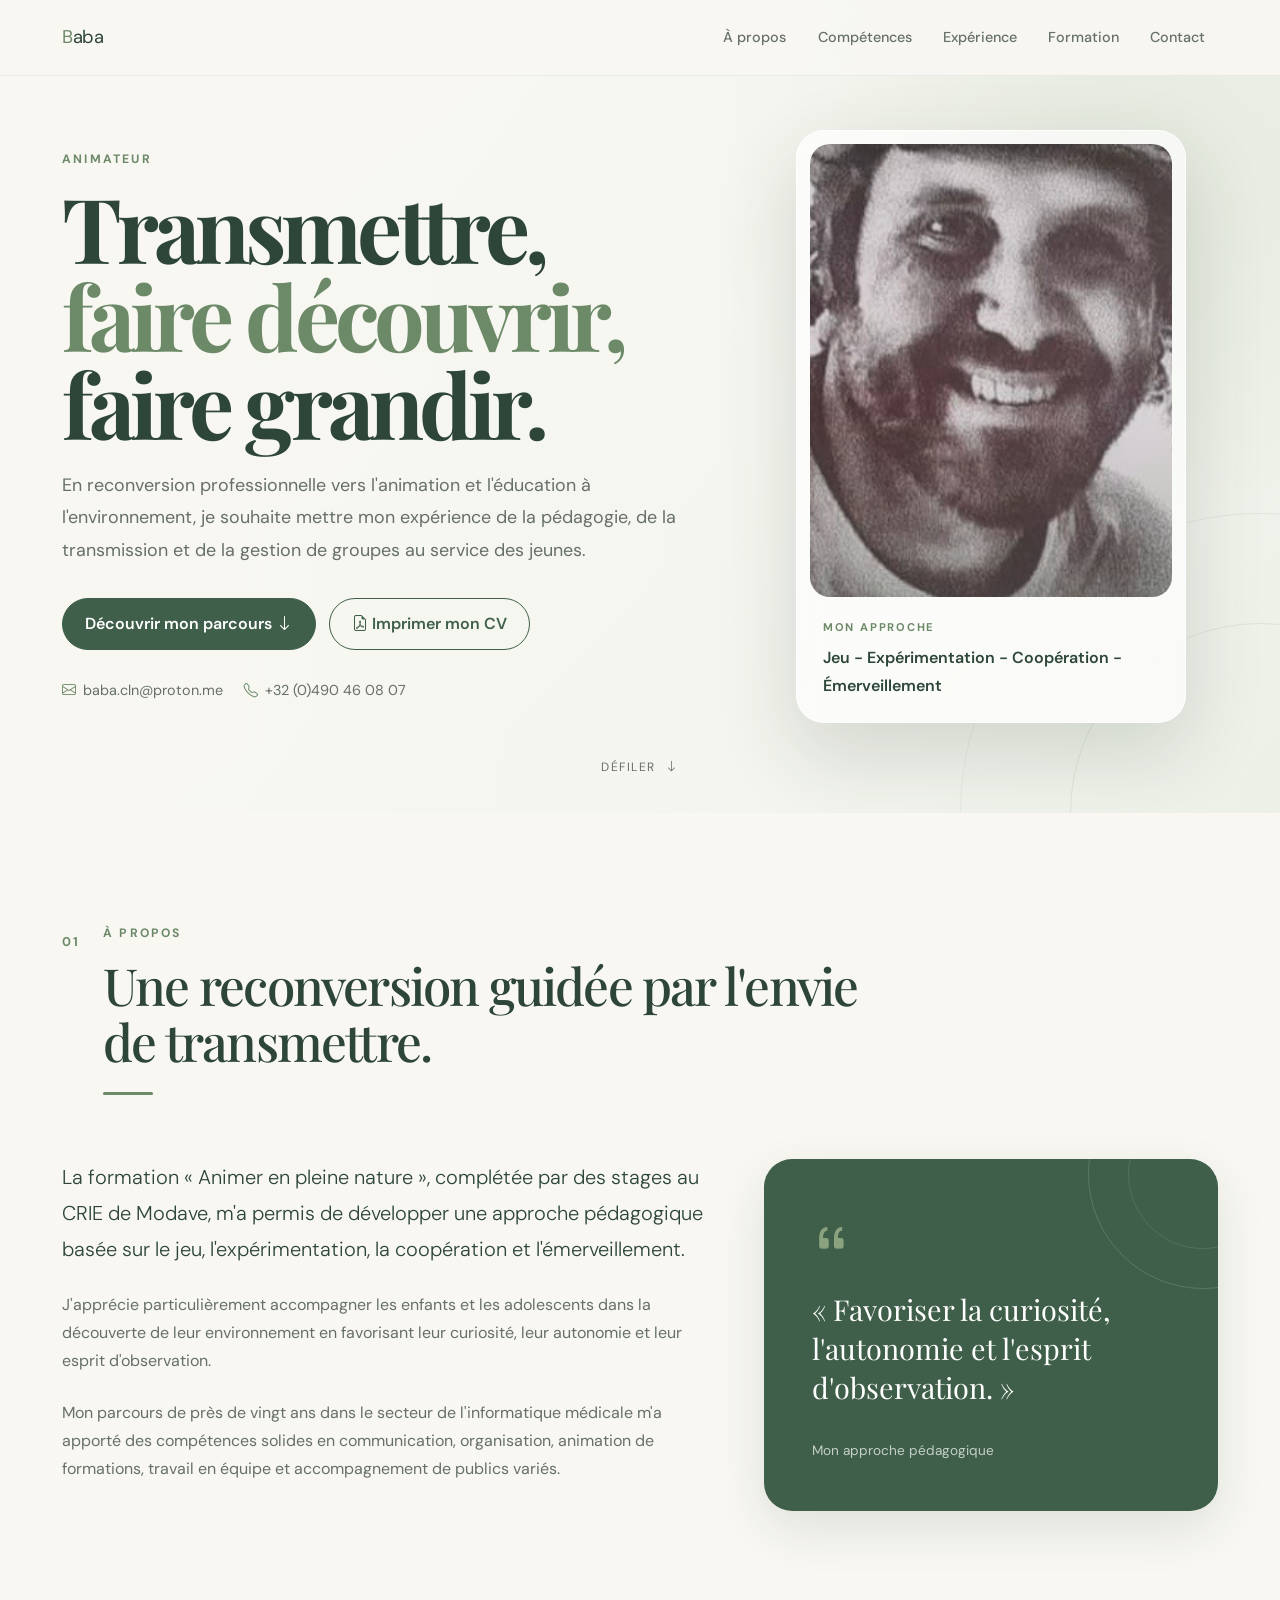
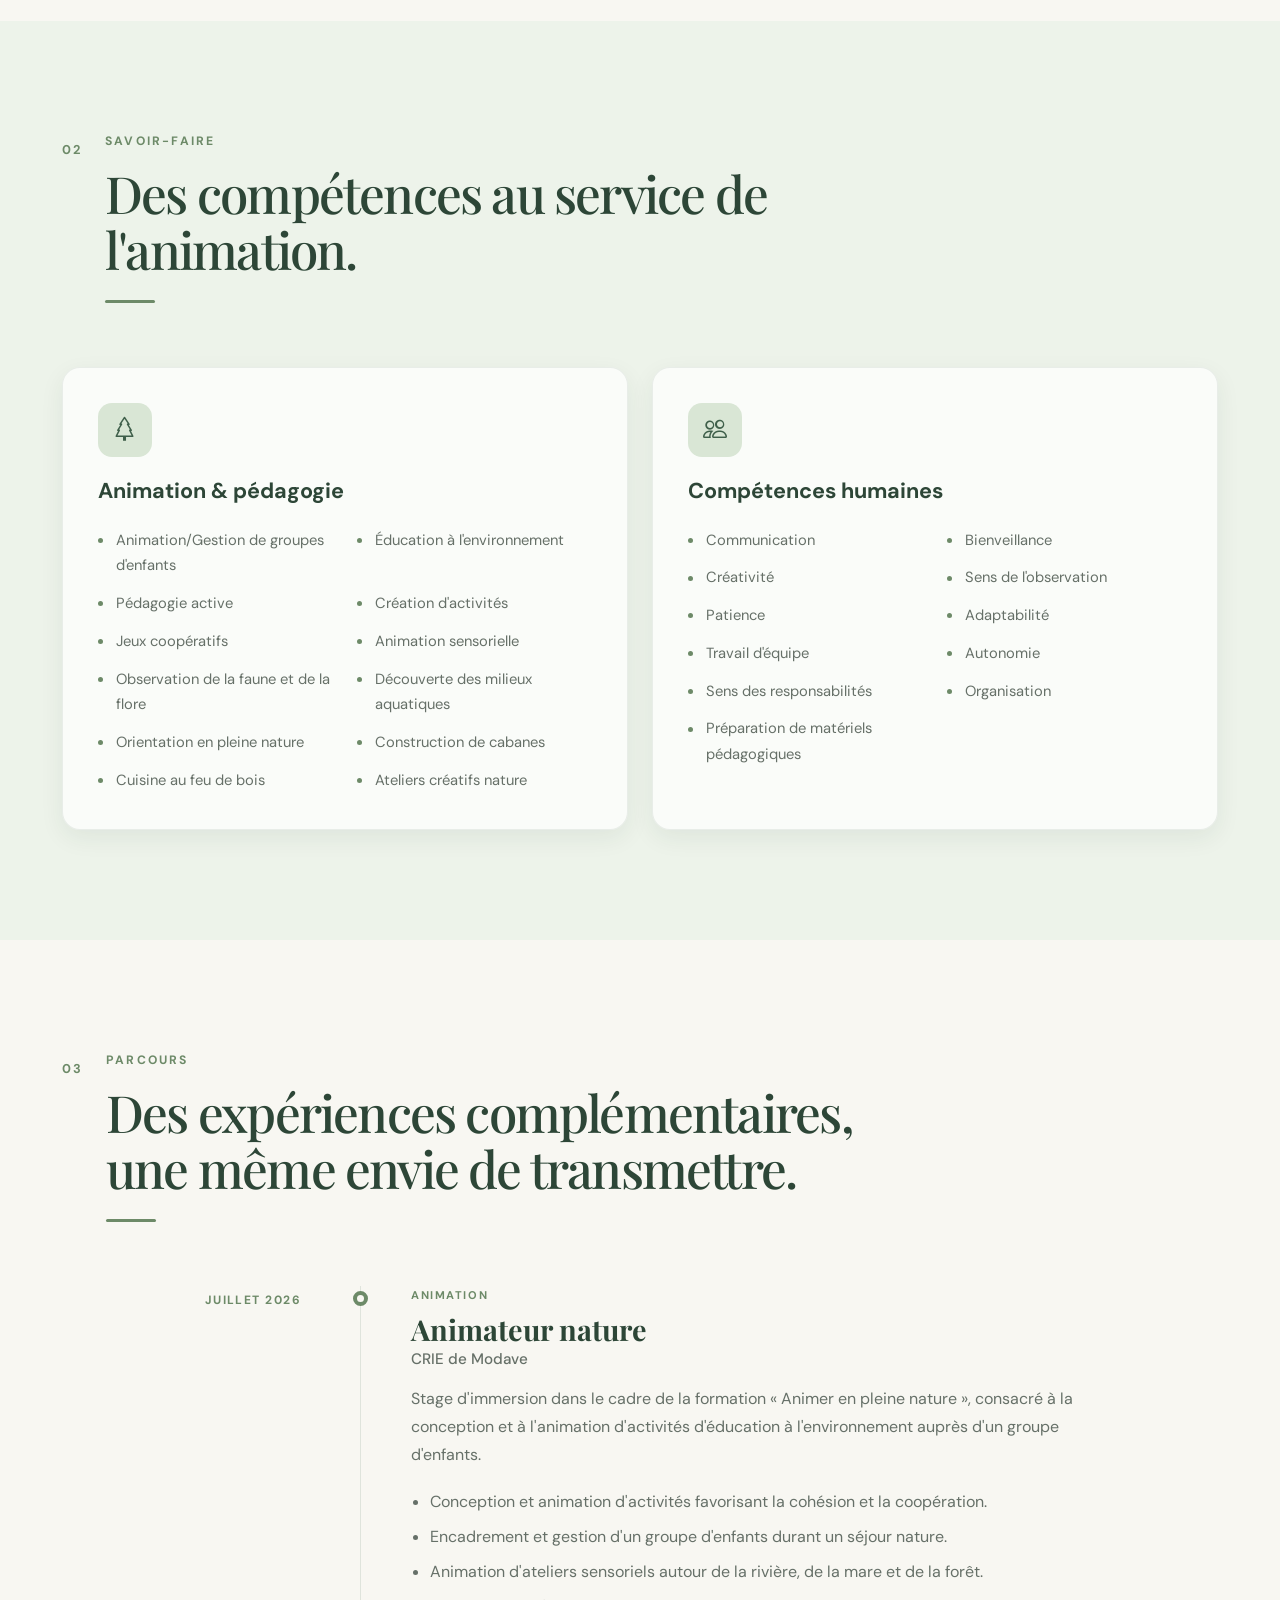
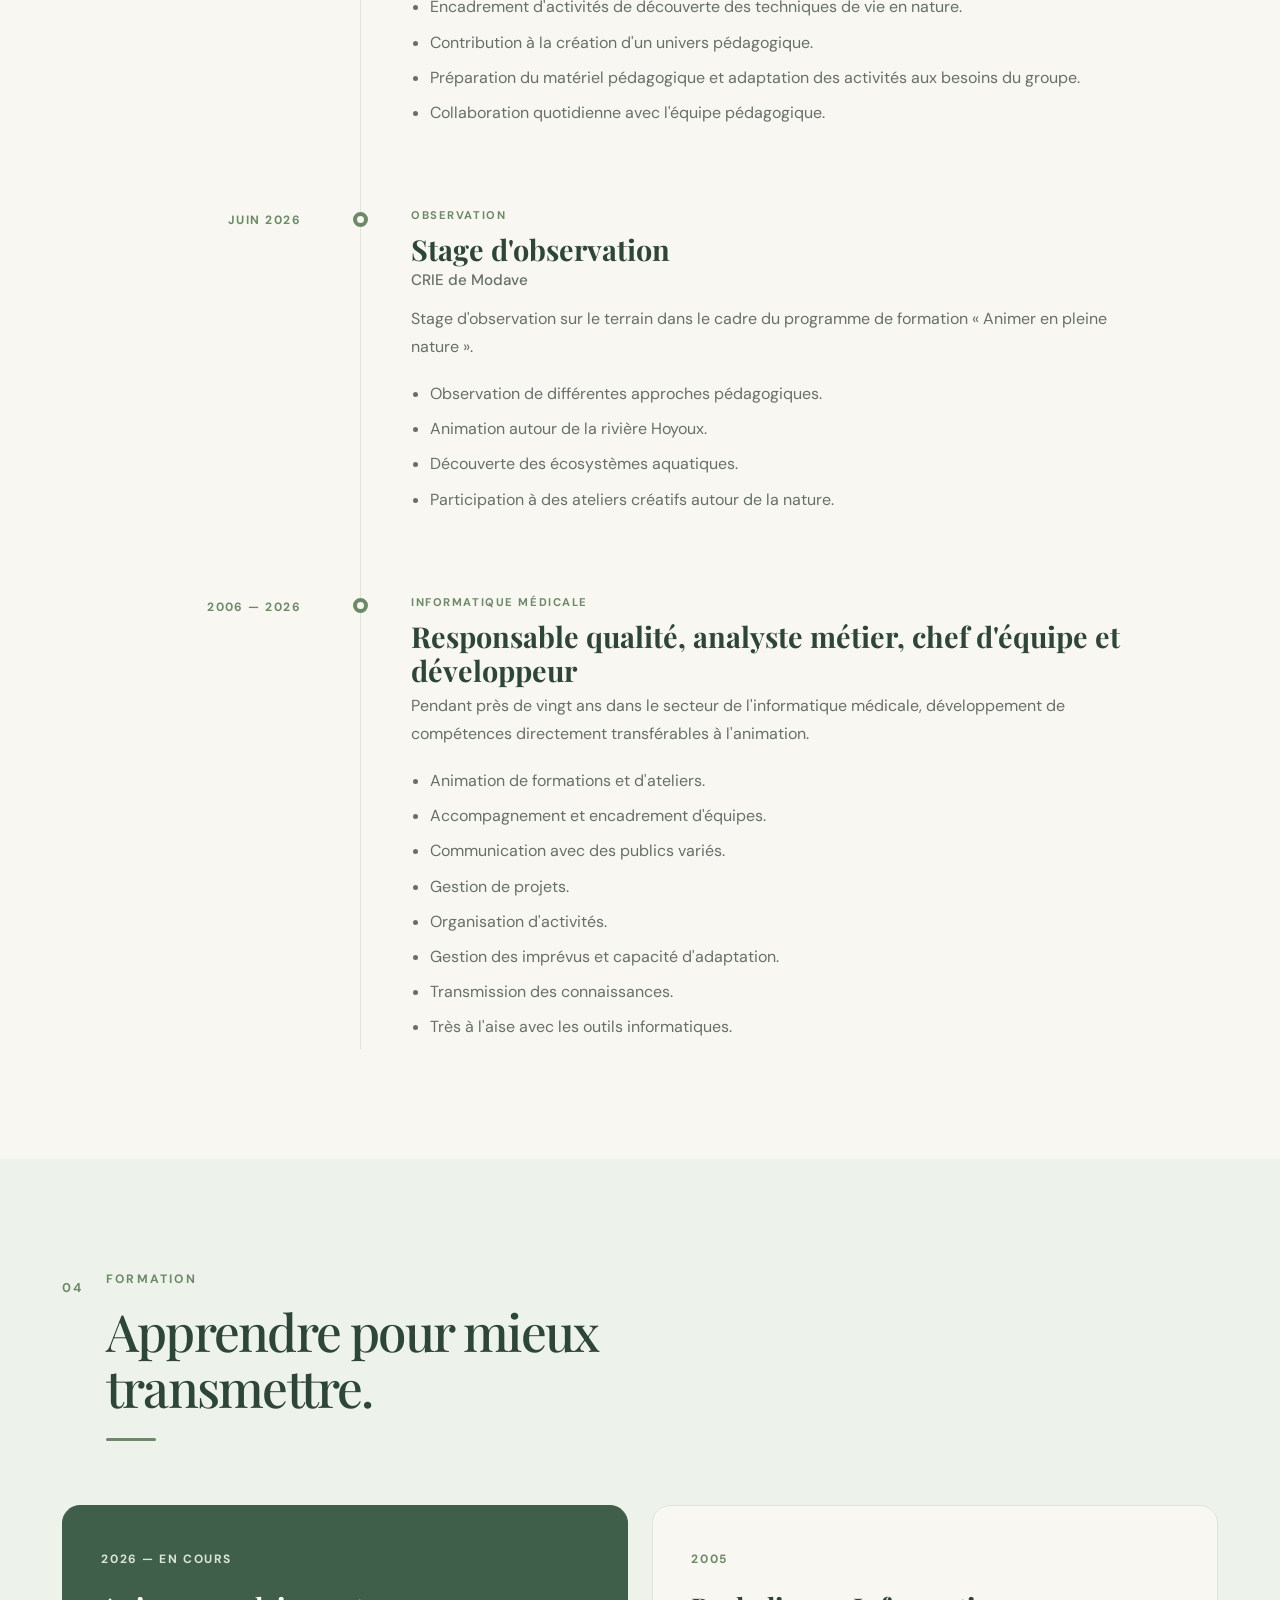
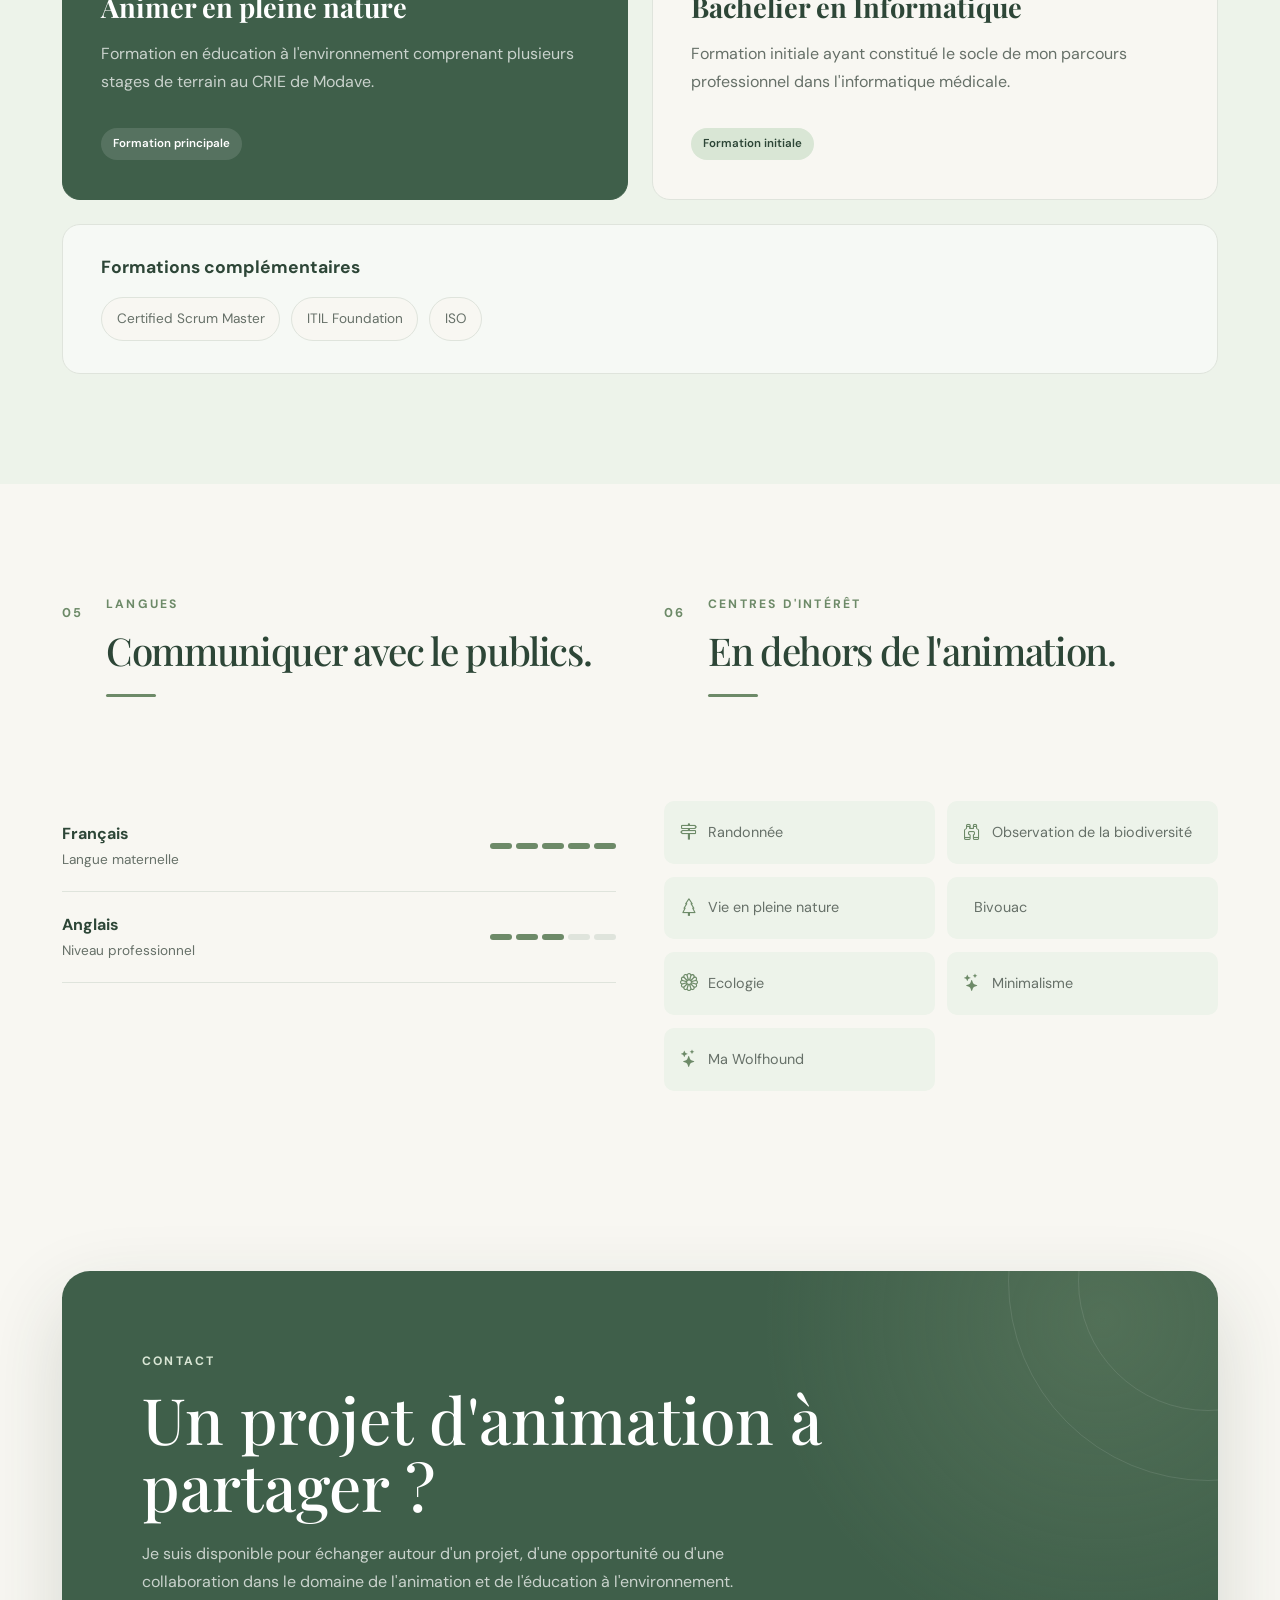
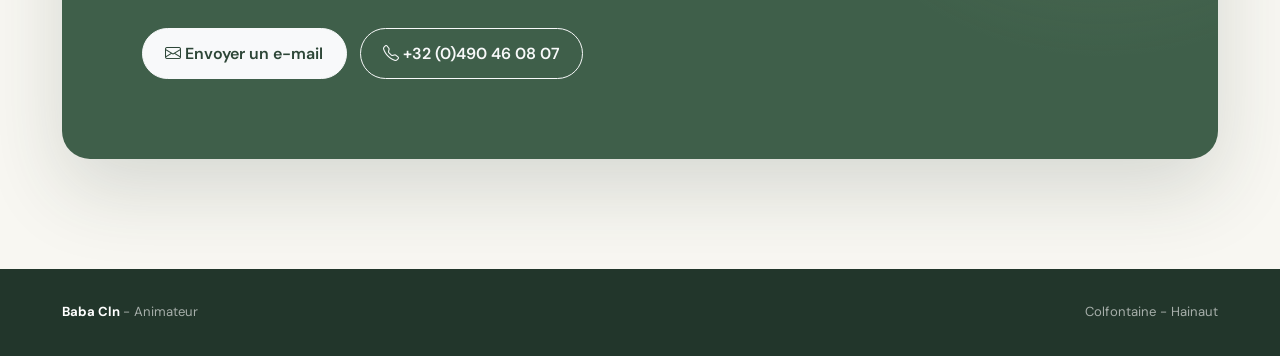
==== commit 4e9f19f6: "feature-print" ====
--- a/index.html
+++ b/index.html
@@ -109,9 +109,9 @@
                                 Découvrir mon parcours
                                 <i class="bi bi-arrow-down"></i>
                             </a>
-                            <a href="assets/CV-Baptiste-Calin.pdf" class="btn btn-outline-primary" target="_blank" rel="noopener">
+                            <a id="printCV" class="btn btn-outline-primary" target="_blank" rel="noopener">
                                 <i class="bi bi-file-earmark-pdf"></i>
-                                Télécharger mon CV
+                                Imprimer mon CV
                             </a>
                         </div>
                         <div class="hero-contact">
@@ -639,13 +639,24 @@
                     <!-- Languages -->
                     <div class="col-lg-6">
                         <div class="extra-block">
-                            <p class="section-kicker">
-                                LANGUES
-                            </p>
-                            <h2>
-                                Communiquer avec
-                                différents publics.
-                            </h2>
+
+                            <!-- Title -->
+                            <div class="section-heading">
+                                <span class="section-number">
+                                    05
+                                </span>
+                                <div>
+                                    <p class="section-kicker">
+                                        LANGUES
+                                    </p>
+                                    <h2>
+                                        Communiquer avec
+                                        le publics.
+                                    </h2>
+                                </div>
+                            </div>
+
+                            <!-- Languages -->
                             <div class="language-item">
                                 <div>
                                     <strong>
@@ -687,12 +698,22 @@
                     <!-- Interests -->
                     <div class="col-lg-6">
                         <div class="extra-block">
-                            <p class="section-kicker">
-                                CENTRES D'INTÉRÊT
-                            </p>
-                            <h2>
-                                En dehors de l'animation.
-                            </h2>
+                            
+                            <!-- Title -->
+                            <div class="section-heading">
+                                <span class="section-number">
+                                    06
+                                </span>
+                                <div>
+                                    <p class="section-kicker">
+                                        CENTRES D'INTÉRÊT
+                                    </p>
+                                    <h2>
+                                        En dehors de l'animation.
+                                    </h2>
+                                </div>
+                            </div>
+
                             <div class="interest-grid">
                                 <span>
                                     <i class="bi bi-signpost-2"></i>
--- a/css/style.css
+++ b/css/style.css
@@ -1353,133 +1353,776 @@
 
 
 /* =========================================================
-   21. PRINT / PDF
-========================================================= */
+   21. PRINT / PDF — VERSION CV A4
+   ========================================================= */
 
 @media print {
 
+    /* -----------------------------------------------------
+       PAGE
+    ----------------------------------------------------- */
+
     @page {
-        size: A4;
-        margin: 12mm;
+        size: A4 portrait;
+        margin: 10mm;
     }
 
     html,
     body {
+        width: auto;
+        min-width: 0;
+        margin: 0;
+        padding: 0;
         background: #ffffff !important;
-        color: #222222 !important;
-        font-size: 10pt;
-    }
-
-    body {
-        -webkit-print-color-adjust: exact;
-        print-color-adjust: exact;
-    }
+        color: #28312b !important;
+        font-family: var(--font-body);
+        font-size: 9.2pt;
+        line-height: 1.35;
+
+        -webkit-print-color-adjust: exact !important;
+        print-color-adjust: exact !important;
+    }
+
+
+    /* -----------------------------------------------------
+       MASQUER LES ÉLÉMENTS DU SITE
+       ----------------------------------------------------- */
 
     #mainNav,
     .hero-scroll,
     .back-to-top,
     .hero-actions,
     .hero-contact,
-    .contact-actions {
+    .contact-actions,
+    .footer {
         display: none !important;
     }
 
+
+    /* -----------------------------------------------------
+       RESET DES SECTIONS
+       ----------------------------------------------------- */
+
+    main {
+        width: 210mm;
+        margin: 0;
+        padding: 0;
+    }
+
+    .section,
+    .hero,
+    .section-about,
+    .section-skills,
+    .section-experience,
+    .section-education,
+    .section-extra,
+    .section-contact {
+        padding: 0 !important;
+        margin: 0 !important;
+        background: #ffffff !important;
+    }
+
+
+    /* -----------------------------------------------------
+       CV : FORMAT A4
+       ----------------------------------------------------- */
+
     .hero {
-        min-height: auto;
-        padding: 20px 0 30px;
+        display: block;
+        min-height: 0 !important;
+        height: auto !important;
+        padding: 12mm 14mm 7mm !important;
         background: #ffffff !important;
     }
 
     .hero::before,
     .hero::after,
     .hero-overlay {
-        display: none;
+        display: none !important;
+    }
+
+    .hero-container {
+        width: 100%;
+        max-width: none;
+        padding: 0;
+        margin: 0;
+    }
+
+
+    /* -----------------------------------------------------
+       EN-TÊTE DU CV
+       ----------------------------------------------------- */
+
+    .hero .row {
+        display: grid !important;
+        grid-template-columns: 1fr 34mm;
+        gap: 7mm;
+        align-items: start;
+        margin: 0 !important;
+    }
+
+    .hero .col-lg-7,
+    .hero .col-lg-5 {
+        width: auto !important;
+        max-width: none !important;
+        padding: 0 !important;
+        margin: 0 !important;
+    }
+
+    .hero .col-lg-7 {
+        grid-column: 1;
+    }
+
+    .hero .col-lg-5 {
+        grid-column: 2;
+    }
+
+
+    /* -----------------------------------------------------
+       NOM
+       ----------------------------------------------------- */
+
+    .hero .eyebrow {
+        margin: 0 0 2mm;
+        color: #3f5f4a !important;
+        font-size: 8pt;
+        font-weight: 700;
+        letter-spacing: 0.16em;
     }
 
     .hero h1 {
-        font-size: 34pt;
-    }
+        max-width: none;
+        margin: 0 0 3mm;
+        color: #22362b !important;
+        font-family: var(--font-heading);
+        font-size: 29pt;
+        line-height: 0.95;
+        letter-spacing: -0.04em;
+    }
+
+    .hero h1 span {
+        display: inline;
+        color: #6d8a68 !important;
+    }
+
+    .hero h1 span::before {
+        content: " ";
+    }
+
+
+    /* -----------------------------------------------------
+       PROFIL
+       ----------------------------------------------------- */
 
     .hero-intro {
         max-width: none;
+        margin: 0;
+        color: #4f5b53 !important;
+        font-size: 9pt;
+        line-height: 1.45;
+    }
+
+
+    /* -----------------------------------------------------
+       PHOTO
+       ----------------------------------------------------- */
+
+    .hero-card {
+        width: 34mm;
+        max-width: 34mm;
+        margin: 0 !important;
+        padding: 0 !important;
+        background: transparent !important;
+        border: 0 !important;
+        border-radius: 0 !important;
+        box-shadow: none !important;
+        transform: none !important;
+        backdrop-filter: none !important;
+    }
+
+    .hero-card-image {
+        width: 34mm;
+        height: 42mm;
+        aspect-ratio: auto;
+        border-radius: 4mm;
+        overflow: hidden;
+        background: #d9e6d5 !important;
+    }
+
+    .hero-card-image::after {
+        display: none !important;
+    }
+
+    .hero-card-image img {
+        width: 100%;
+        height: 100%;
+        object-fit: cover;
+    }
+
+    .hero-card-content {
+        display: none !important;
+    }
+
+
+    /* -----------------------------------------------------
+       SECTIONS
+       ----------------------------------------------------- */
+
+    .section {
+        display: block !important;
+        width: 100%;
+        padding: 5mm 14mm 0 !important;
+        margin: 0 !important;
+    }
+
+    .section-heading {
+        display: flex;
+        align-items: baseline;
+        gap: 3mm;
+        margin: 0 0 3mm;
+    }
+
+    .section-number {
+        padding: 0;
+        color: #6d8a68 !important;
+        font-size: 7pt;
+        line-height: 1;
+    }
+
+    .section-kicker {
+        margin: 0 0 1mm;
+        color: #6d8a68 !important;
+        font-size: 7pt;
+        line-height: 1;
+        letter-spacing: 0.14em;
+    }
+
+    .section-heading h2 {
+        max-width: none;
+        margin: 0;
+        color: #22362b !important;
+        font-size: 15pt;
+        line-height: 1.05;
+        letter-spacing: -0.02em;
+    }
+
+    .section-heading h2::after {
+        display: none !important;
+    }
+
+
+    /* -----------------------------------------------------
+       ABOUT
+       ----------------------------------------------------- */
+
+    .section-about .row {
+        display: grid !important;
+        grid-template-columns: 1fr 45mm;
+        gap: 7mm;
+        margin: 0 !important;
+    }
+
+    .section-about .col-lg-7,
+    .section-about .col-lg-5 {
+        width: auto !important;
+        padding: 0 !important;
+        margin: 0 !important;
+    }
+
+    .about-content {
+        max-width: none;
+    }
+
+    .about-content .lead {
+        margin-bottom: 2mm;
+        color: #37443b !important;
+        font-size: 9pt;
+        line-height: 1.4;
+    }
+
+    .about-content p {
+        margin-bottom: 2mm;
+        color: #566159 !important;
+        font-size: 8.5pt;
+        line-height: 1.4;
+    }
+
+    .quote-card {
+        padding: 4mm;
+        background: #3f5f4a !important;
+        border-radius: 3mm;
+        box-shadow: none !important;
+    }
+
+    .quote-card::before,
+    .quote-card::after {
+        display: none !important;
+    }
+
+    .quote-card i {
+        font-size: 14pt;
+    }
+
+    .quote-card blockquote {
+        margin: 1mm 0 2mm;
+        color: #ffffff !important;
         font-size: 10pt;
-    }
-
-    .hero-card {
-        max-width: 180px;
-        box-shadow: none;
-        transform: none;
-    }
-
-    .hero-card-content {
-        display: none;
-    }
-
-    .section {
-        padding: 35px 0;
+        line-height: 1.25;
+    }
+
+    .quote-card p {
+        color: rgba(255, 255, 255, 0.75) !important;
+        font-size: 7pt;
+    }
+
+
+    /* -----------------------------------------------------
+       COMPÉTENCES
+       ----------------------------------------------------- */
+
+    .section-skills .row {
+        display: grid !important;
+        grid-template-columns: 1fr 1fr;
+        gap: 5mm;
+        margin: 0 !important;
+    }
+
+    .section-skills .col-lg-6 {
+        width: auto !important;
+        padding: 0 !important;
+        margin: 0 !important;
+    }
+
+    .skill-card {
+        height: auto !important;
+        min-height: 0;
+        padding: 4mm;
+        background: #f5f7f3 !important;
+        border: 1px solid #dfe4dc !important;
+        border-radius: 3mm;
+        box-shadow: none !important;
+    }
+
+    .skill-icon {
+        display: none !important;
+    }
+
+    .skill-card h3 {
+        margin-bottom: 2mm;
+        color: #2d4637 !important;
+        font-size: 10pt;
+    }
+
+    .skill-list {
+        display: grid;
+        grid-template-columns: 1fr 1fr;
+        gap: 1mm 4mm;
+        margin: 0;
+    }
+
+    .skill-list li {
+        padding-left: 3mm;
+        color: #566159 !important;
+        font-size: 7.4pt;
+        line-height: 1.3;
+    }
+
+    .skill-list li::before {
+        top: 0.6em;
+        width: 2.5px;
+        height: 2.5px;
+        background: #6d8a68 !important;
+    }
+
+
+    /* -----------------------------------------------------
+       EXPÉRIENCE
+       ----------------------------------------------------- */
+
+    .section-experience {
+        padding-top: 5mm !important;
+    }
+
+    .section-experience .section-heading {
+        margin-bottom: 3mm;
+    }
+
+
+    /* CONTENEUR DES EXPÉRIENCES */
+    .section-experience .timeline {
+        max-width: none;
+        margin: 0;
+
+        display: grid;
+        grid-template-columns: 1fr 1fr;
+        gap: 3.5mm;
+    }
+
+
+    /* SUPPRESSION DE LA TIMELINE */
+    .section-experience .timeline::before {
+        display: none !important;
+    }
+
+    .section-experience .timeline-marker {
+        display: none !important;
+    }
+
+
+    /* CHAQUE EXPÉRIENCE = BLOC */
+    .section-experience .timeline-item {
+        display: block !important;
+
+        padding: 0 !important;
+        margin: 0;
+
+        background: #f5f7f3 !important;
+        border: 1px solid #dfe4dc !important;
+        border-left: 3px solid #6d8a68 !important;
+
+        border-radius: 2.5mm;
+
+        page-break-inside: avoid;
+        break-inside: avoid;
+    }
+
+
+    /* DATE */
+    .section-experience .timeline-date {
+        display: block;
+
+        padding: 2.5mm 3.5mm 0 !important;
+
+        color: #6d8a68 !important;
+
+        font-size: 6.5pt;
+        font-weight: 700;
+        line-height: 1.2;
+
+        text-align: left !important;
+    }
+
+
+    /* CONTENU */
+    .section-experience .timeline-content {
+        padding: 1mm 3.5mm 3mm !important;
+    }
+
+
+    /* Catégorie */
+
+    .section-experience .timeline-category {
+        margin: 0 0 0.8mm;
+
+        color: #6d8a68 !important;
+
+        font-size: 6pt;
+        font-weight: 700;
+        line-height: 1.1;
+
+        letter-spacing: 0.12em;
+    }
+
+
+    /* Poste */
+
+    .section-experience .timeline-content h3 {
+        margin: 0 0 0.8mm;
+
+        color: #2d4637 !important;
+
+        font-family: var(--font-heading);
+        font-size: 10.5pt;
+        font-weight: 700;
+
+        line-height: 1.15;
+    }
+
+
+    /* Entreprise / contexte */
+
+    .section-experience .timeline-content h4 {
+        margin: 0 0 1.5mm;
+
+        color: #68736c !important;
+
+        font-size: 7pt;
+        font-weight: 600;
+
+        line-height: 1.2;
+    }
+
+
+    /* Description */
+
+    .section-experience .timeline-content > p:not(.timeline-category) {
+        max-width: none;
+
+        margin: 0 0 1.5mm;
+
+        color: #566159 !important;
+
+        font-size: 7.2pt;
+        line-height: 1.35;
+    }
+
+
+    /* Liste */
+
+    .section-experience .timeline-content ul {
+        max-width: none;
+
+        margin: 0;
+        padding-left: 3.5mm;
+
+        color: #566159 !important;
+
+        font-size: 7pt;
+        line-height: 1.3;
+    }
+
+    .section-experience .timeline-content li {
+        margin-bottom: 0.6mm;
+    }
+
+
+    /* PREMIÈRE EXPÉRIENCE : PLUS IMPORTANTE */
+    .section-experience .timeline-item:first-child {
+        grid-column: 1 / -1;
+
+        background: #edf3ea !important;
+        border-left-width: 4px !important;
+    }
+
+    .section-experience .timeline-item:first-child
+    .timeline-content {
+        padding-bottom: 3.5mm !important;
+    }
+
+    .section-experience .timeline-item:first-child
+    .timeline-content h3 {
+        font-size: 12pt;
+    }
+
+    .section-experience .timeline-item:first-child
+    .timeline-content > p:not(.timeline-category) {
+        font-size: 7.6pt;
+    }
+
+
+    /* ÉVITER LES COUPURES */
+    .section-experience .timeline-item,
+    .section-experience .timeline-content {
+        page-break-inside: avoid;
+        break-inside: avoid;
+    }
+
+
+    /* -----------------------------------------------------
+       FORMATION
+       ----------------------------------------------------- */
+
+    .section-education .row {
+        display: grid !important;
+        grid-template-columns: 1fr 1fr;
+        gap: 4mm;
+        margin: 0 !important;
+    }
+
+    .section-education .col-lg-6,
+    .section-education .col-12 {
+        width: auto !important;
+        padding: 0 !important;
+        margin: 0 !important;
+    }
+
+    .education-card {
+        height: auto !important;
+        padding: 4mm;
+        background: #f5f7f3 !important;
+        border: 1px solid #dfe4dc !important;
+        border-radius: 3mm;
+        box-shadow: none !important;
+    }
+
+    .education-card.featured {
+        background: #3f5f4a !important;
+        border-color: #3f5f4a !important;
+    }
+
+    .education-year {
+        margin-bottom: 1.5mm;
+        font-size: 6.5pt;
+    }
+
+    .education-card h3 {
+        margin-bottom: 1mm;
+        font-size: 10pt;
+        line-height: 1.2;
+    }
+
+    .education-card p {
+        font-size: 7.5pt;
+        line-height: 1.35;
+    }
+
+    .education-tag {
+        margin-top: 1mm;
+        padding: 1mm 2mm;
+        font-size: 6pt;
+    }
+
+    .additional-training {
+        margin-top: 3mm;
+        padding: 3mm;
         background: #ffffff !important;
-    }
-
-    .section-heading {
-        margin-bottom: 20px;
-    }
-
-    .section-heading h2 {
-        font-size: 22pt;
-    }
-
-    .section-heading h2::after {
-        margin-top: 8px;
-    }
-
-    .skill-card,
-    .education-card,
-    .additional-training,
-    .quote-card {
-        box-shadow: none;
-    }
-
-    .skill-card {
-        padding: 15px;
-    }
-
-    .timeline-item {
+        border: 1px solid #dfe4dc !important;
+        border-radius: 3mm;
+        box-shadow: none !important;
+    }
+
+    .additional-training h3 {
+        margin-bottom: 1.5mm;
+        font-size: 8pt;
+    }
+
+    .training-list {
+        gap: 1mm;
+    }
+
+    .training-list span {
+        padding: 1mm 2mm;
+        font-size: 6.5pt;
+    }
+
+
+    /* -----------------------------------------------------
+       LANGUES + CENTRES D'INTÉRÊT
+       ----------------------------------------------------- */
+
+    .section-extra .row {
+        display: grid !important;
+        grid-template-columns: 1fr 1fr;
+        gap: 7mm;
+        margin: 0 !important;
+    }
+
+    .section-extra .col-lg-6 {
+        width: auto !important;
+        padding: 0 !important;
+        margin: 0 !important;
+    }
+
+    .extra-block h2 {
+        margin-bottom: 2mm;
+        font-size: 12pt;
+        line-height: 1.1;
+    }
+
+    .language-item {
+        padding: 1.5mm 0;
+    }
+
+    .language-item strong {
+        font-size: 7.5pt;
+    }
+
+    .language-item span {
+        font-size: 6.5pt;
+    }
+
+    .language-level {
+        gap: 1px;
+    }
+
+    .language-level span {
+        width: 4mm;
+        height: 1mm;
+    }
+
+    .interest-grid {
+        grid-template-columns: 1fr 1fr;
+        gap: 1.5mm;
+    }
+
+    .interest-grid span {
+        padding: 1.5mm;
+        background: #f5f7f3 !important;
+        font-size: 6.7pt;
+        line-height: 1.2;
+    }
+
+    .interest-grid i {
+        font-size: 8pt;
+    }
+
+
+    /* -----------------------------------------------------
+       CONTACT
+       ----------------------------------------------------- */
+
+    .section-contact {
+        display: none !important;
+    }
+
+
+    /* -----------------------------------------------------
+       ANIMATIONS
+       ----------------------------------------------------- */
+
+    .reveal,
+    .reveal.visible {
+        opacity: 1 !important;
+        transform: none !important;
+        transition: none !important;
+    }
+
+
+    /* -----------------------------------------------------
+       ÉVITER LES COUPURES
+       ----------------------------------------------------- */
+
+    h1,
+    h2,
+    h3,
+    h4,
+    p,
+    ul,
+    article {
+        page-break-inside: avoid;
         break-inside: avoid;
-        page-break-inside: avoid;
-        padding-bottom: 25px;
-    }
-
-    .timeline-content {
-        font-size: 9pt;
-    }
-
-    .timeline-content h3 {
-        font-size: 14pt;
-    }
-
-    .timeline-content ul {
-        margin-top: 8px;
-    }
-
-    .education-card {
-        padding: 15px;
-    }
-
-    .contact-card {
-        padding: 25px;
-        box-shadow: none;
-    }
-
-    .footer {
-        padding: 15px 0;
-    }
+    }
+
+
+    /* -----------------------------------------------------
+       LIENS
+       ----------------------------------------------------- */
 
     a {
+        color: inherit !important;
         text-decoration: none !important;
     }
 
     a[href]::after {
         content: none !important;
+    }
+
+
+    /* -----------------------------------------------------
+       BOOTSTRAP
+       ----------------------------------------------------- */
+
+    .row {
+        --bs-gutter-x: 0;
+        --bs-gutter-y: 0;
+    }
+
+    .container {
+        width: 100%;
+        max-width: none !important;
+        padding-left: 0 !important;
+        padding-right: 0 !important;
+        margin: 0 !important;
     }
 
 }
@@ -1640,5 +2283,4 @@
     .timeline-content ul {
         color: #444444 !important;
     }
-
 }
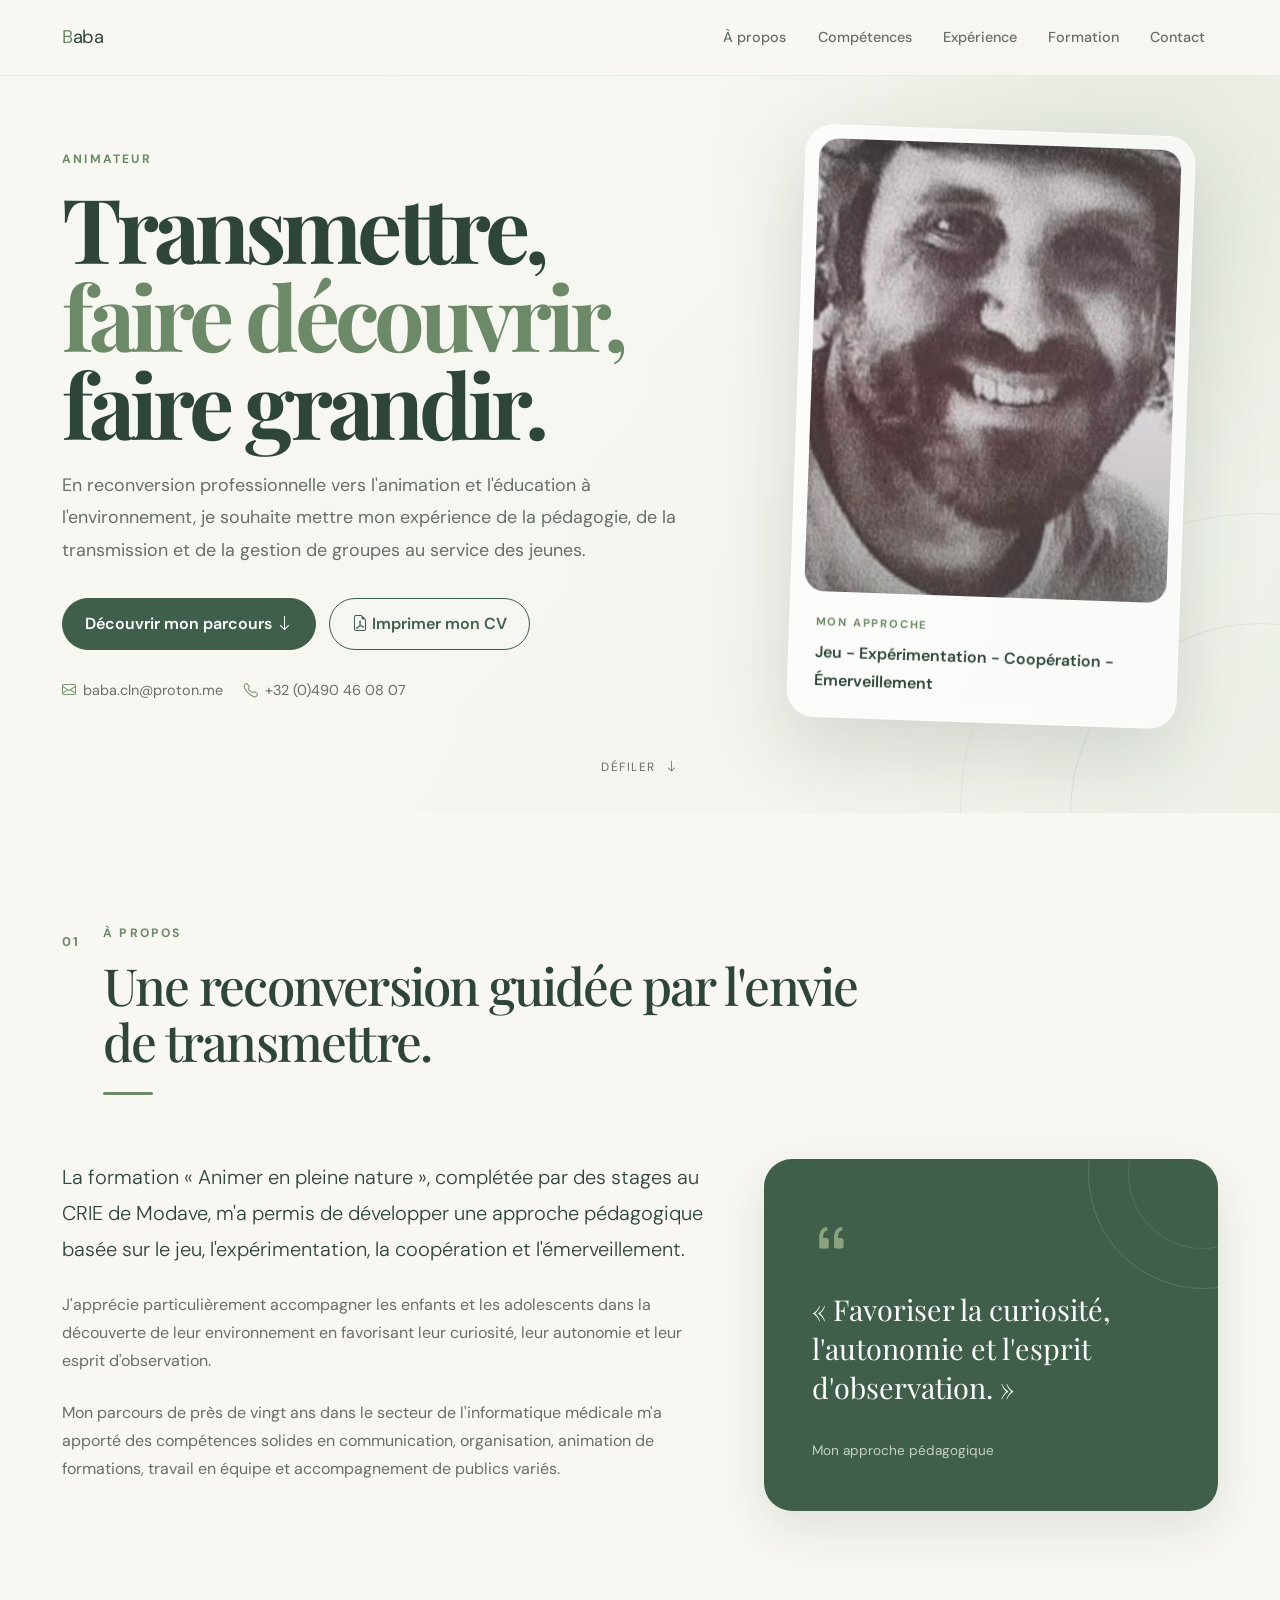
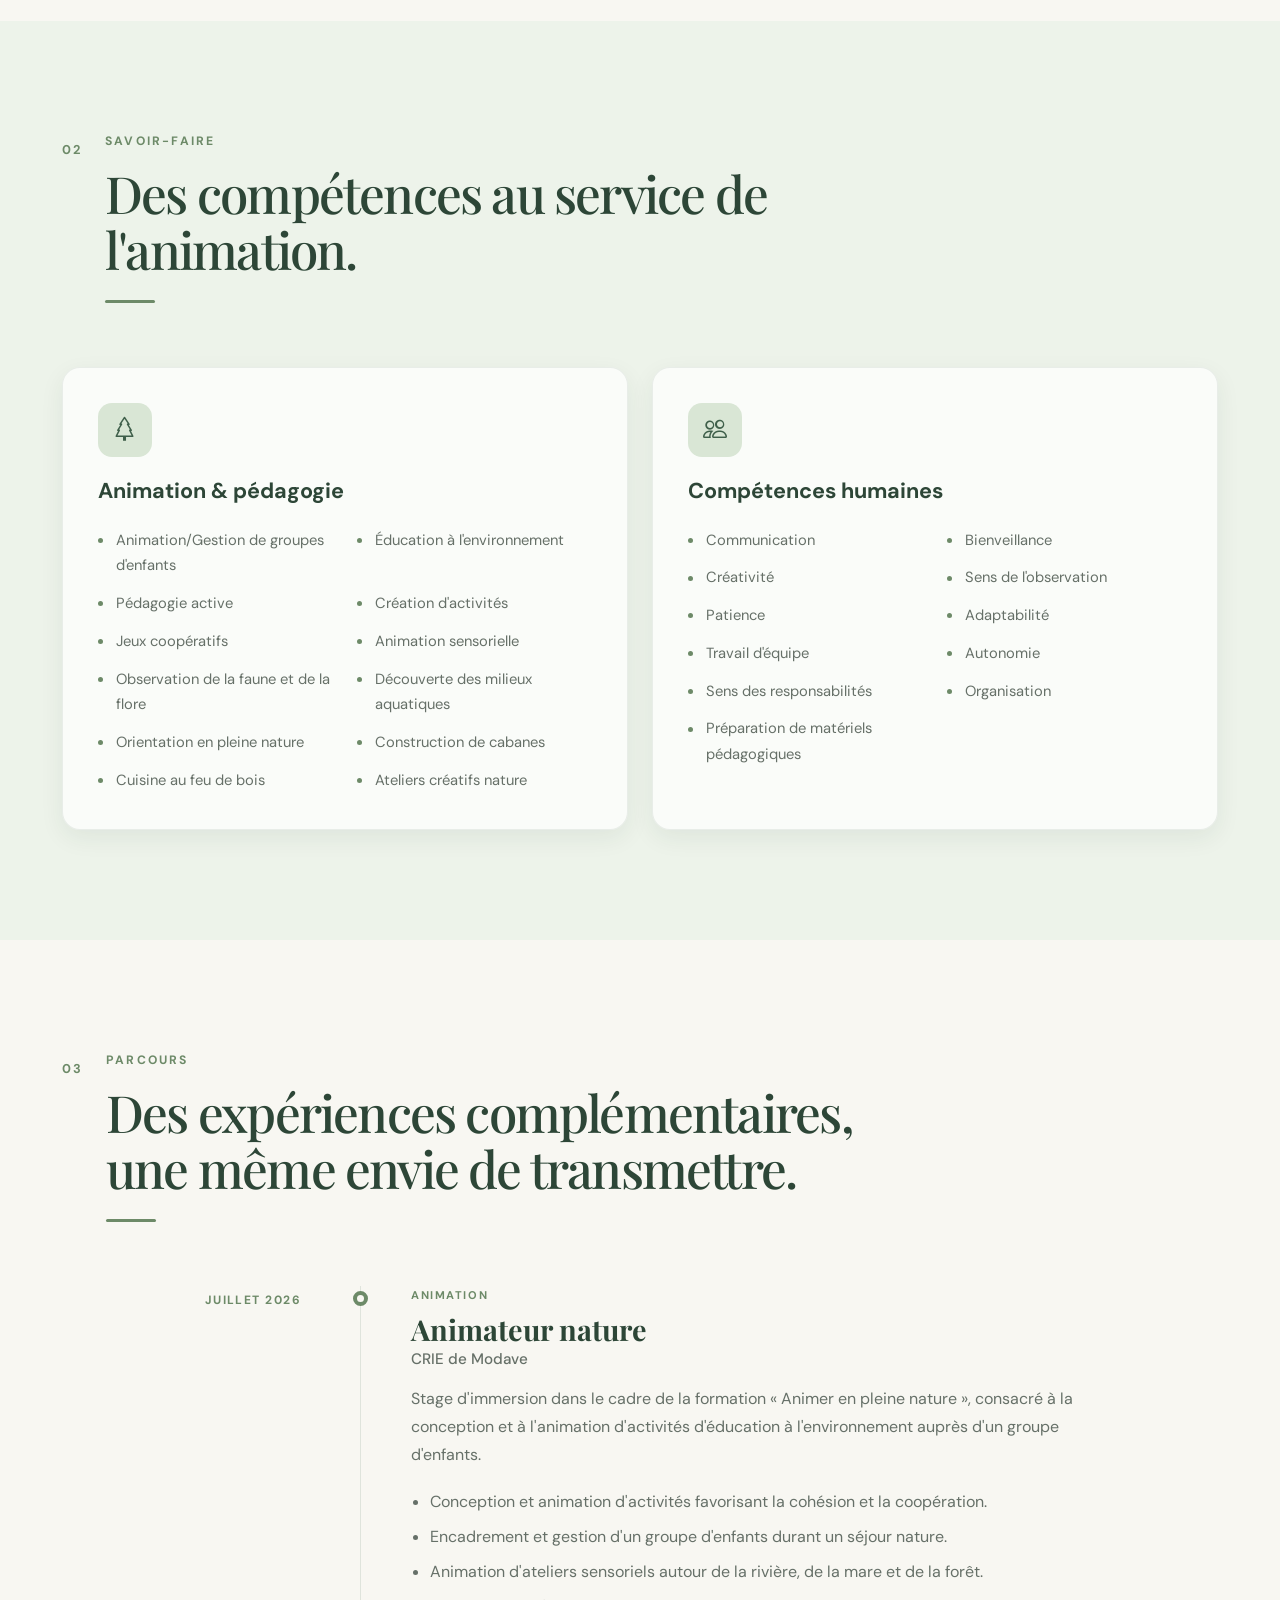
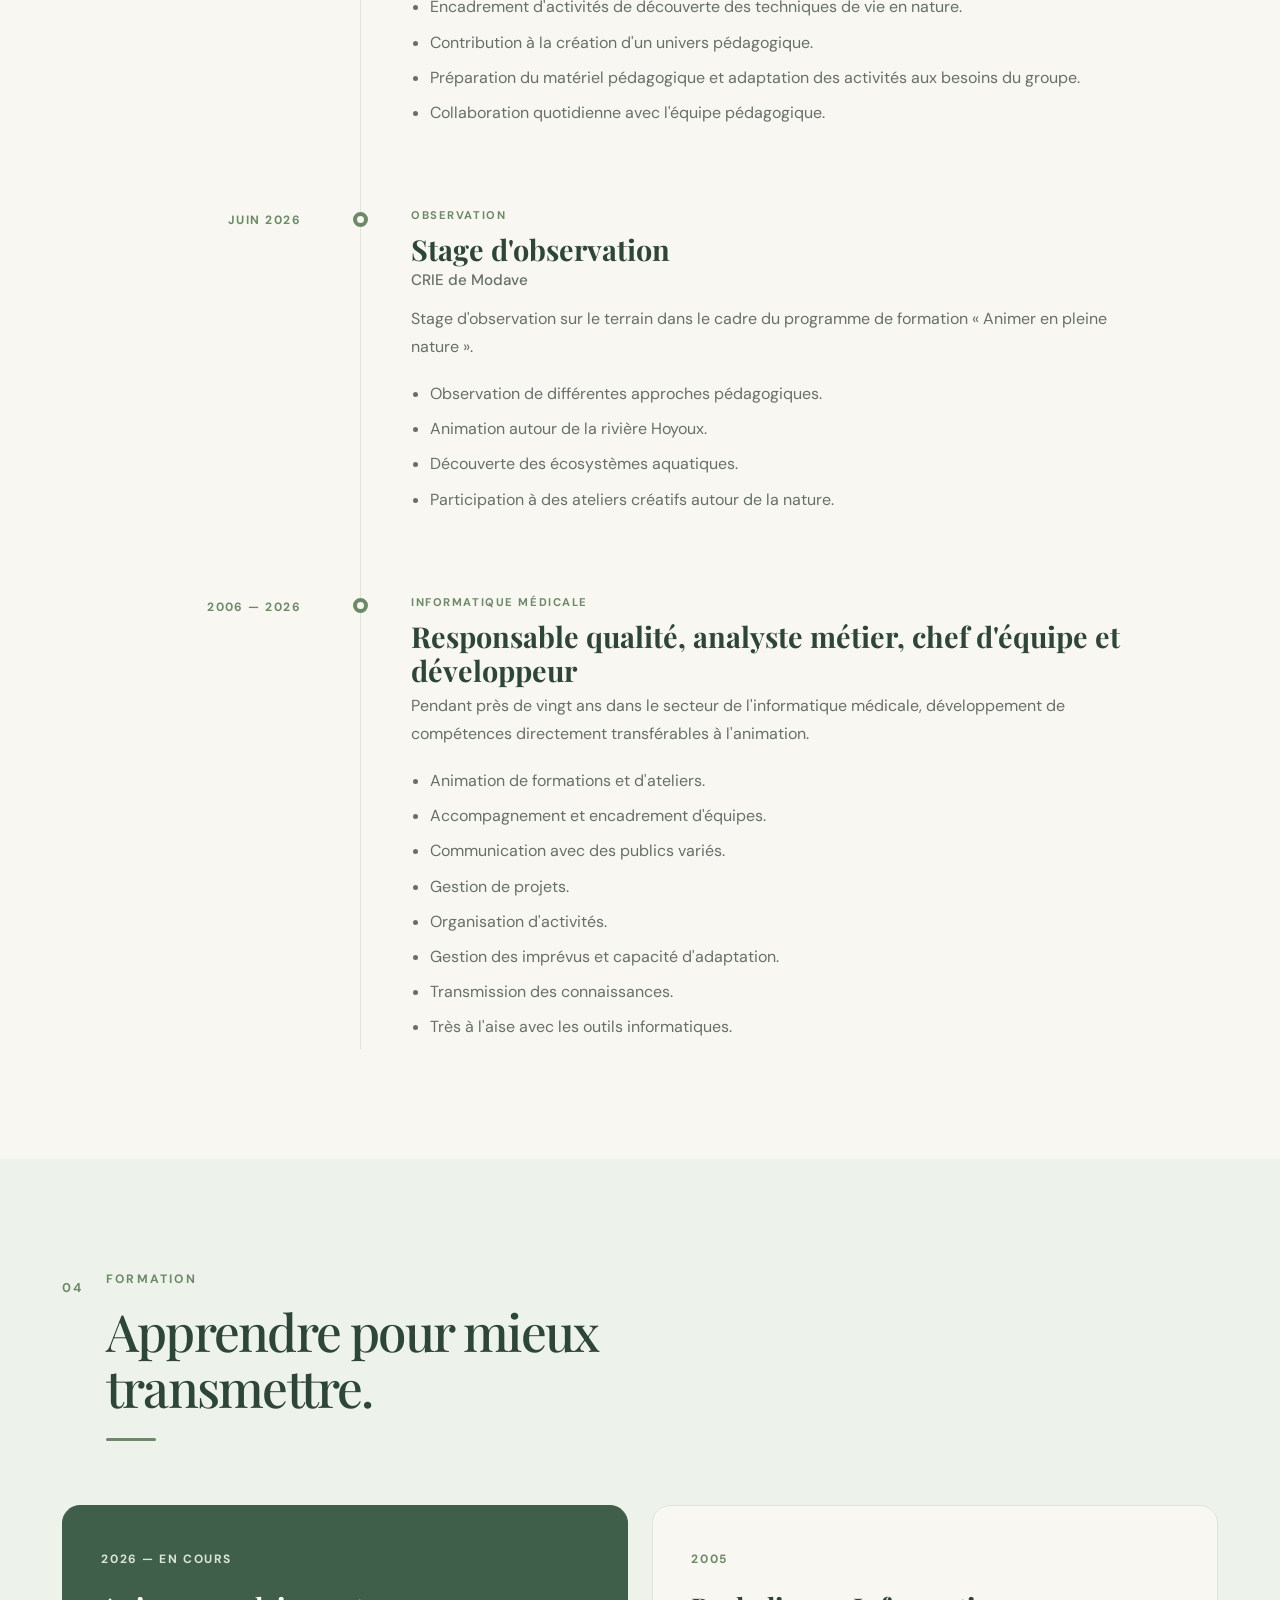
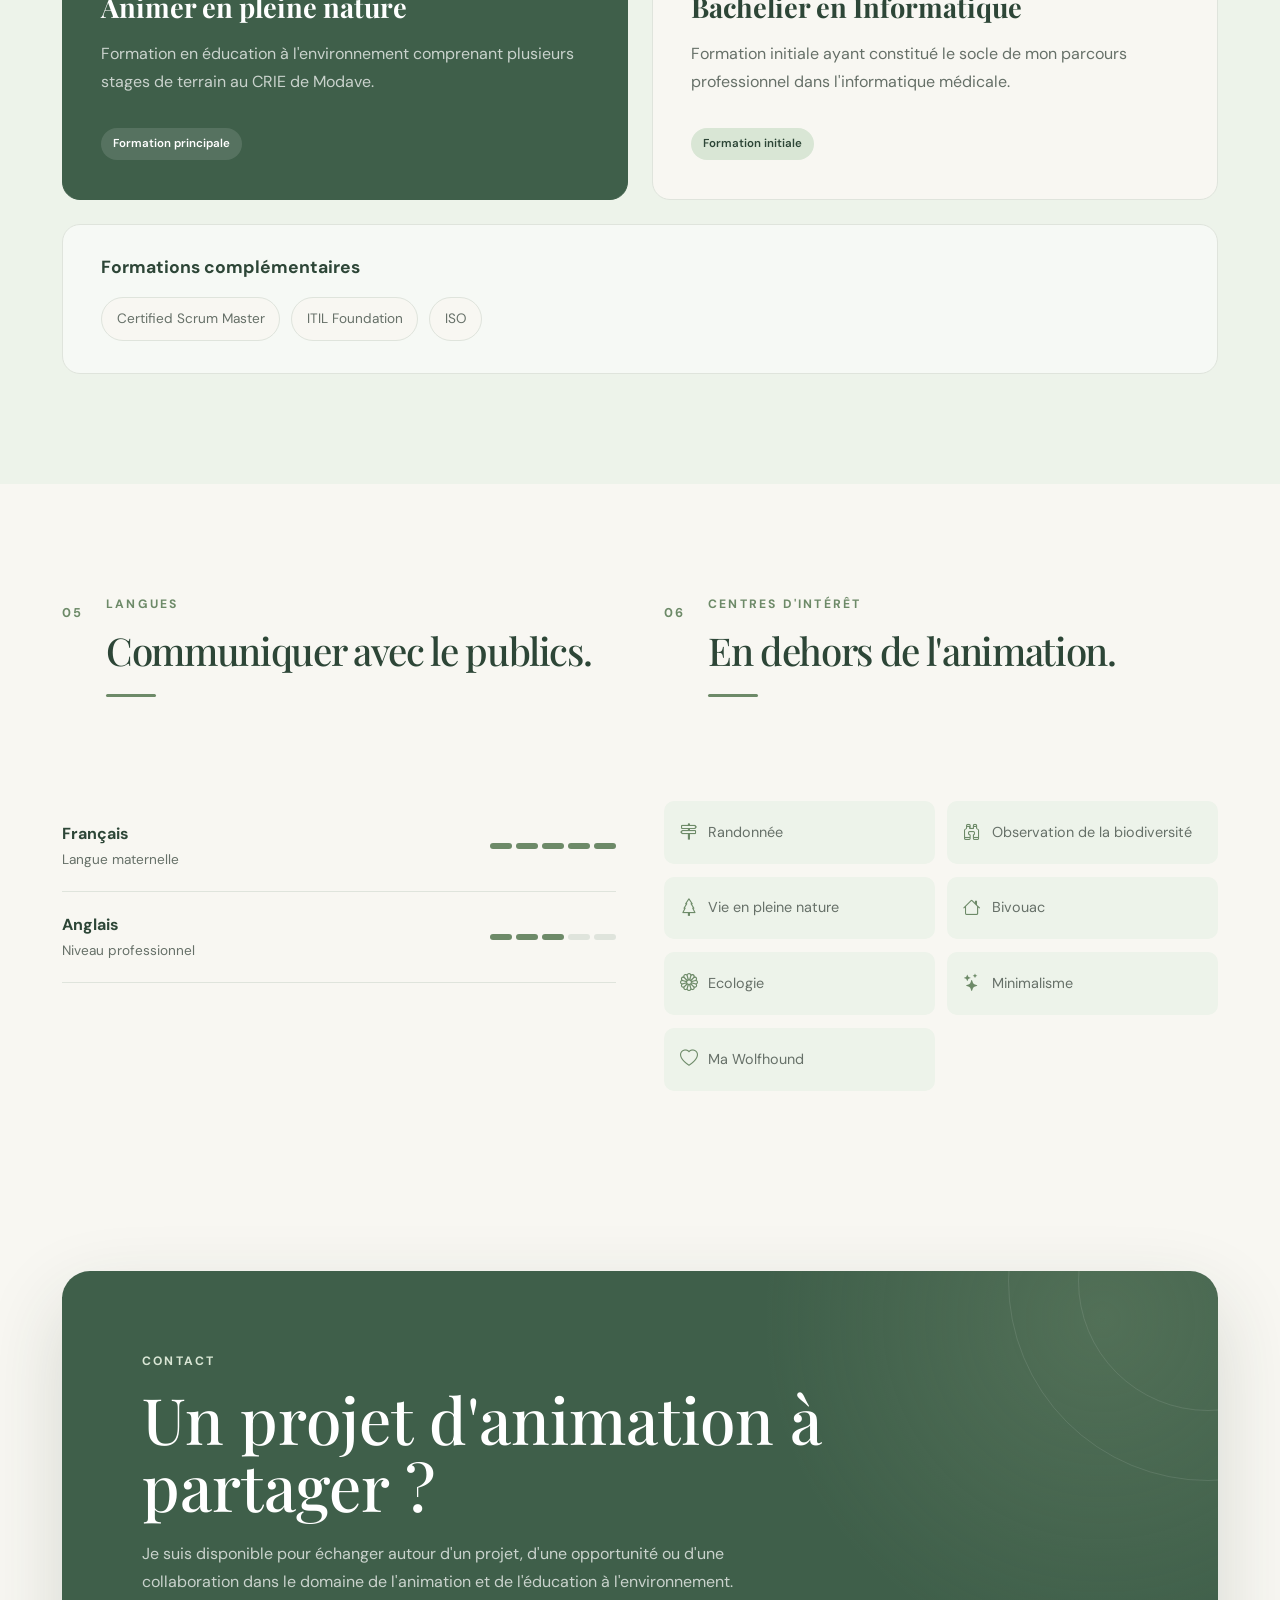
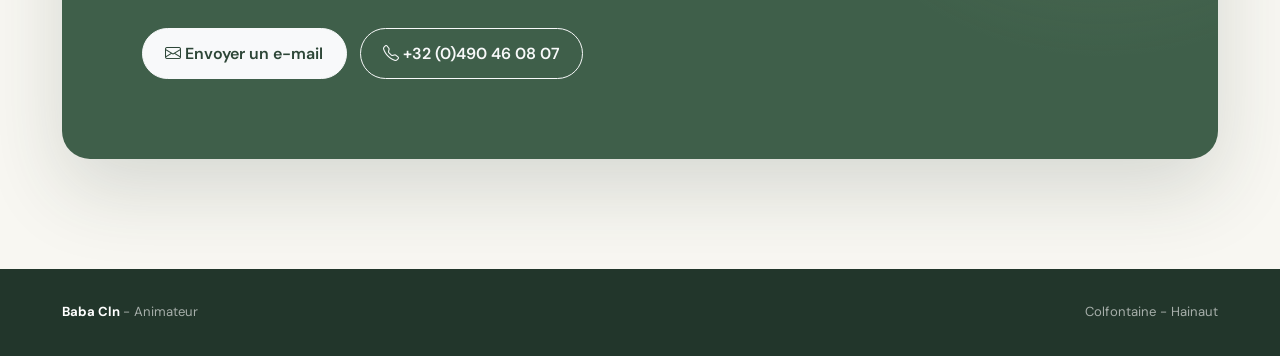
==== commit 892e0c41: "feature Icon Improvment" ====
--- a/index.html
+++ b/index.html
@@ -728,7 +728,7 @@
                                     Vie en pleine nature
                                 </span>
                                 <span>
-                                    <i class="bi bi-tent"></i>
+                                    <i class="bi bi-house"></i>
                                     Bivouac
                                 </span>
                                 <span>
@@ -740,7 +740,7 @@
                                     Minimalisme
                                 </span>
                                 <span>
-                                    <i class="bi bi-stars"></i>
+                                    <i class="bi bi-heart"></i>
                                     Ma Wolfhound
                                 </span>
                             </div>
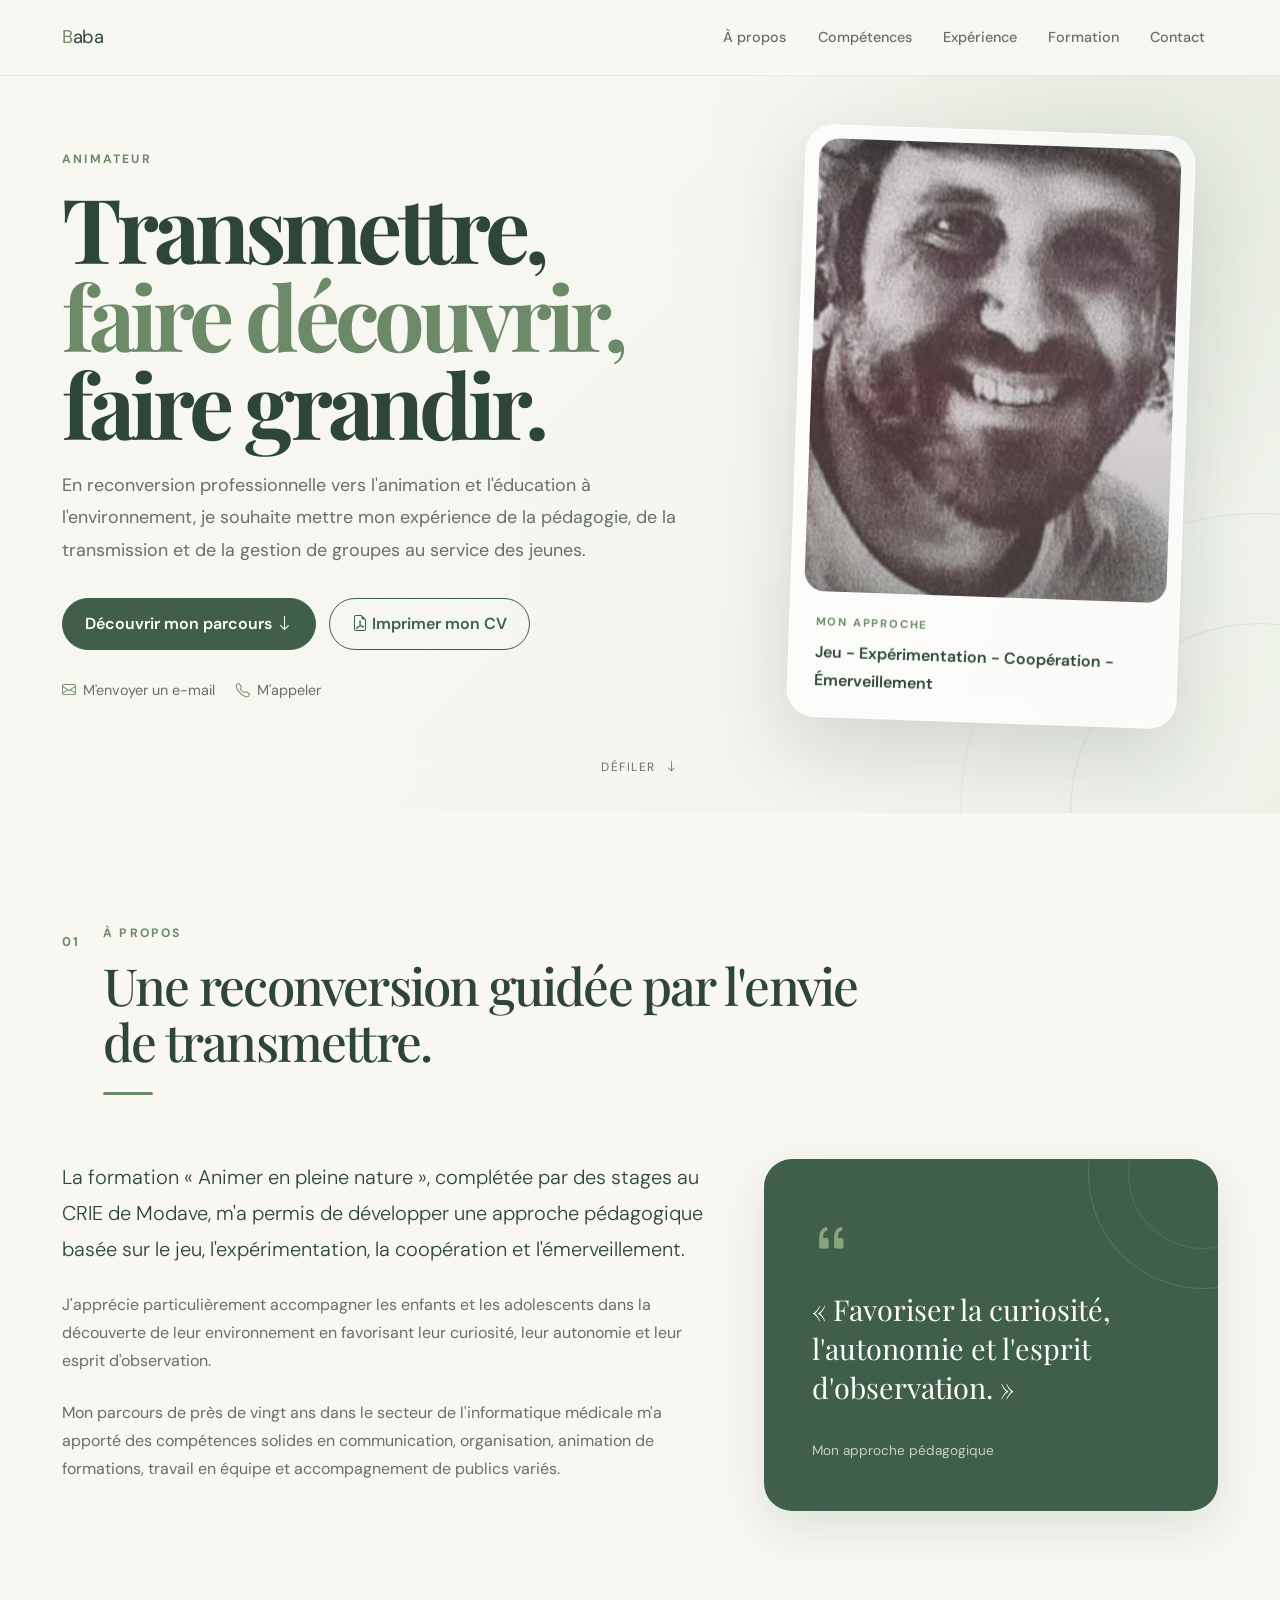
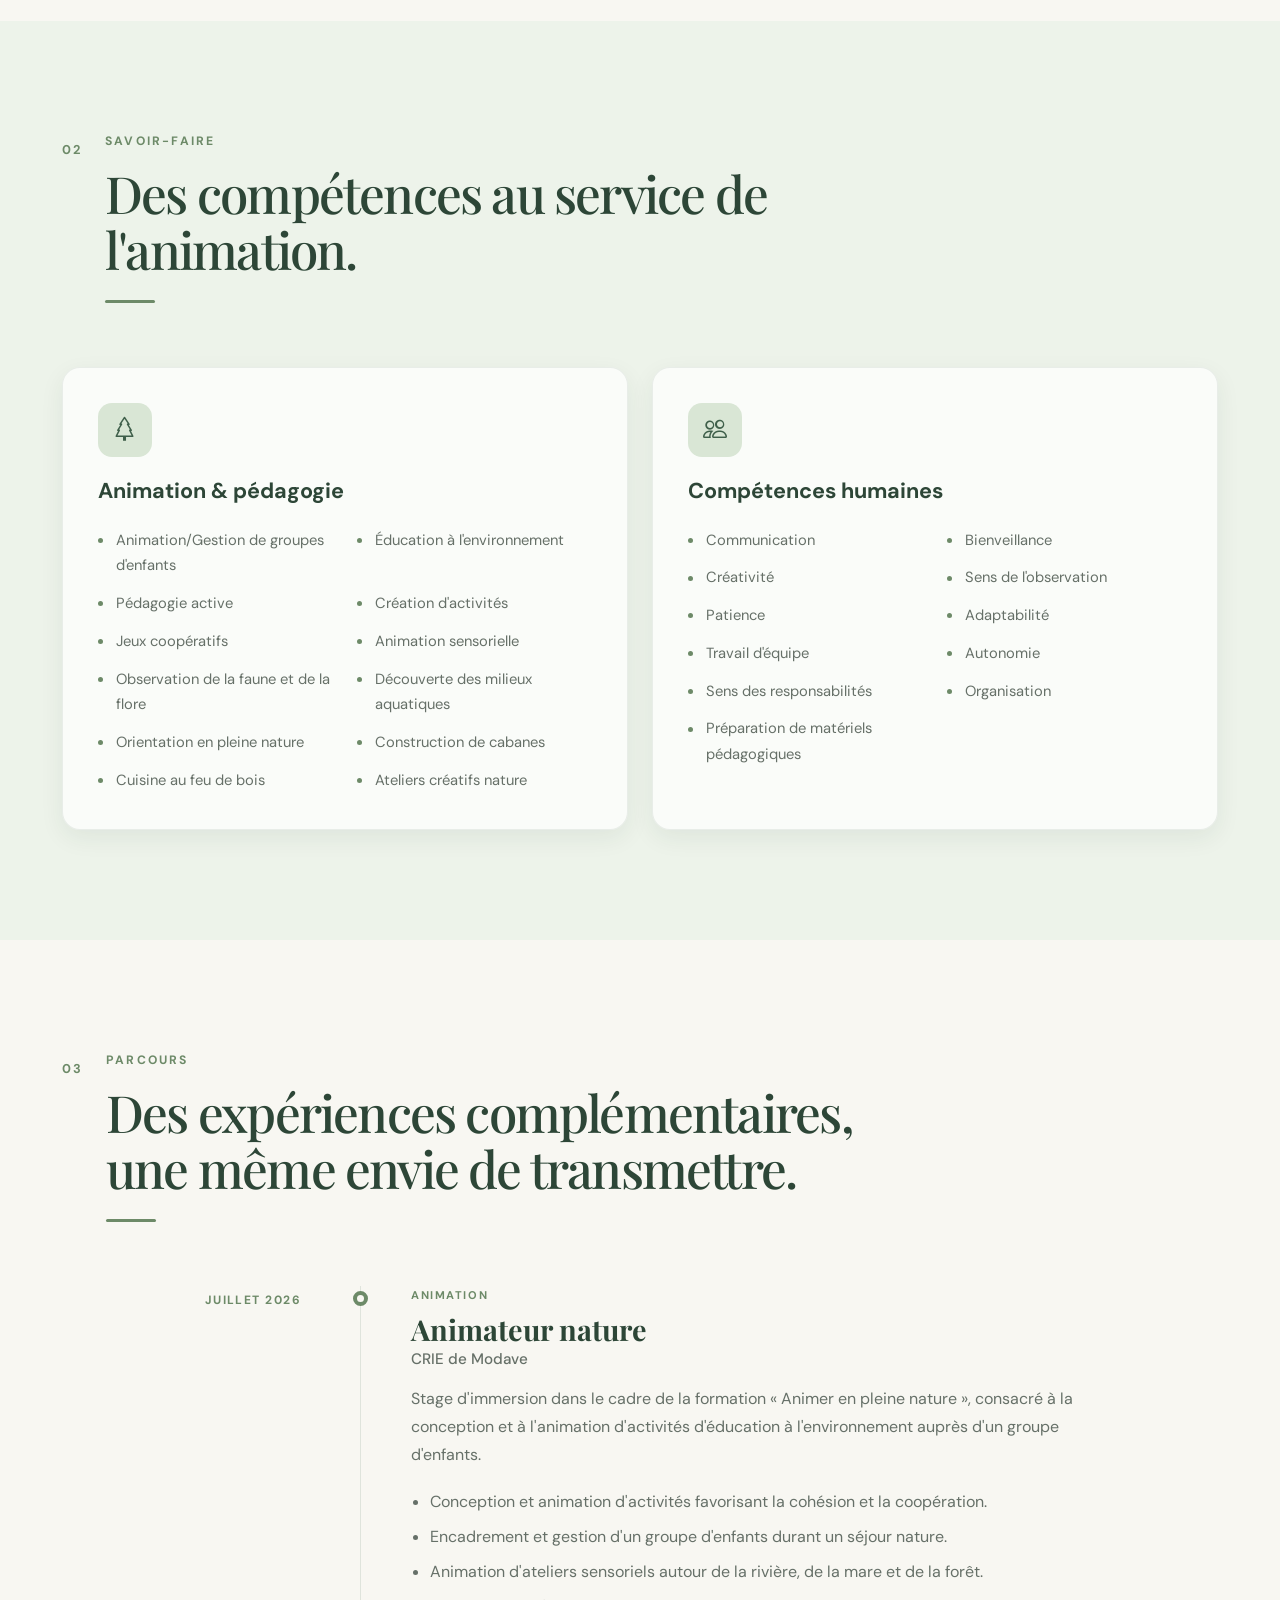
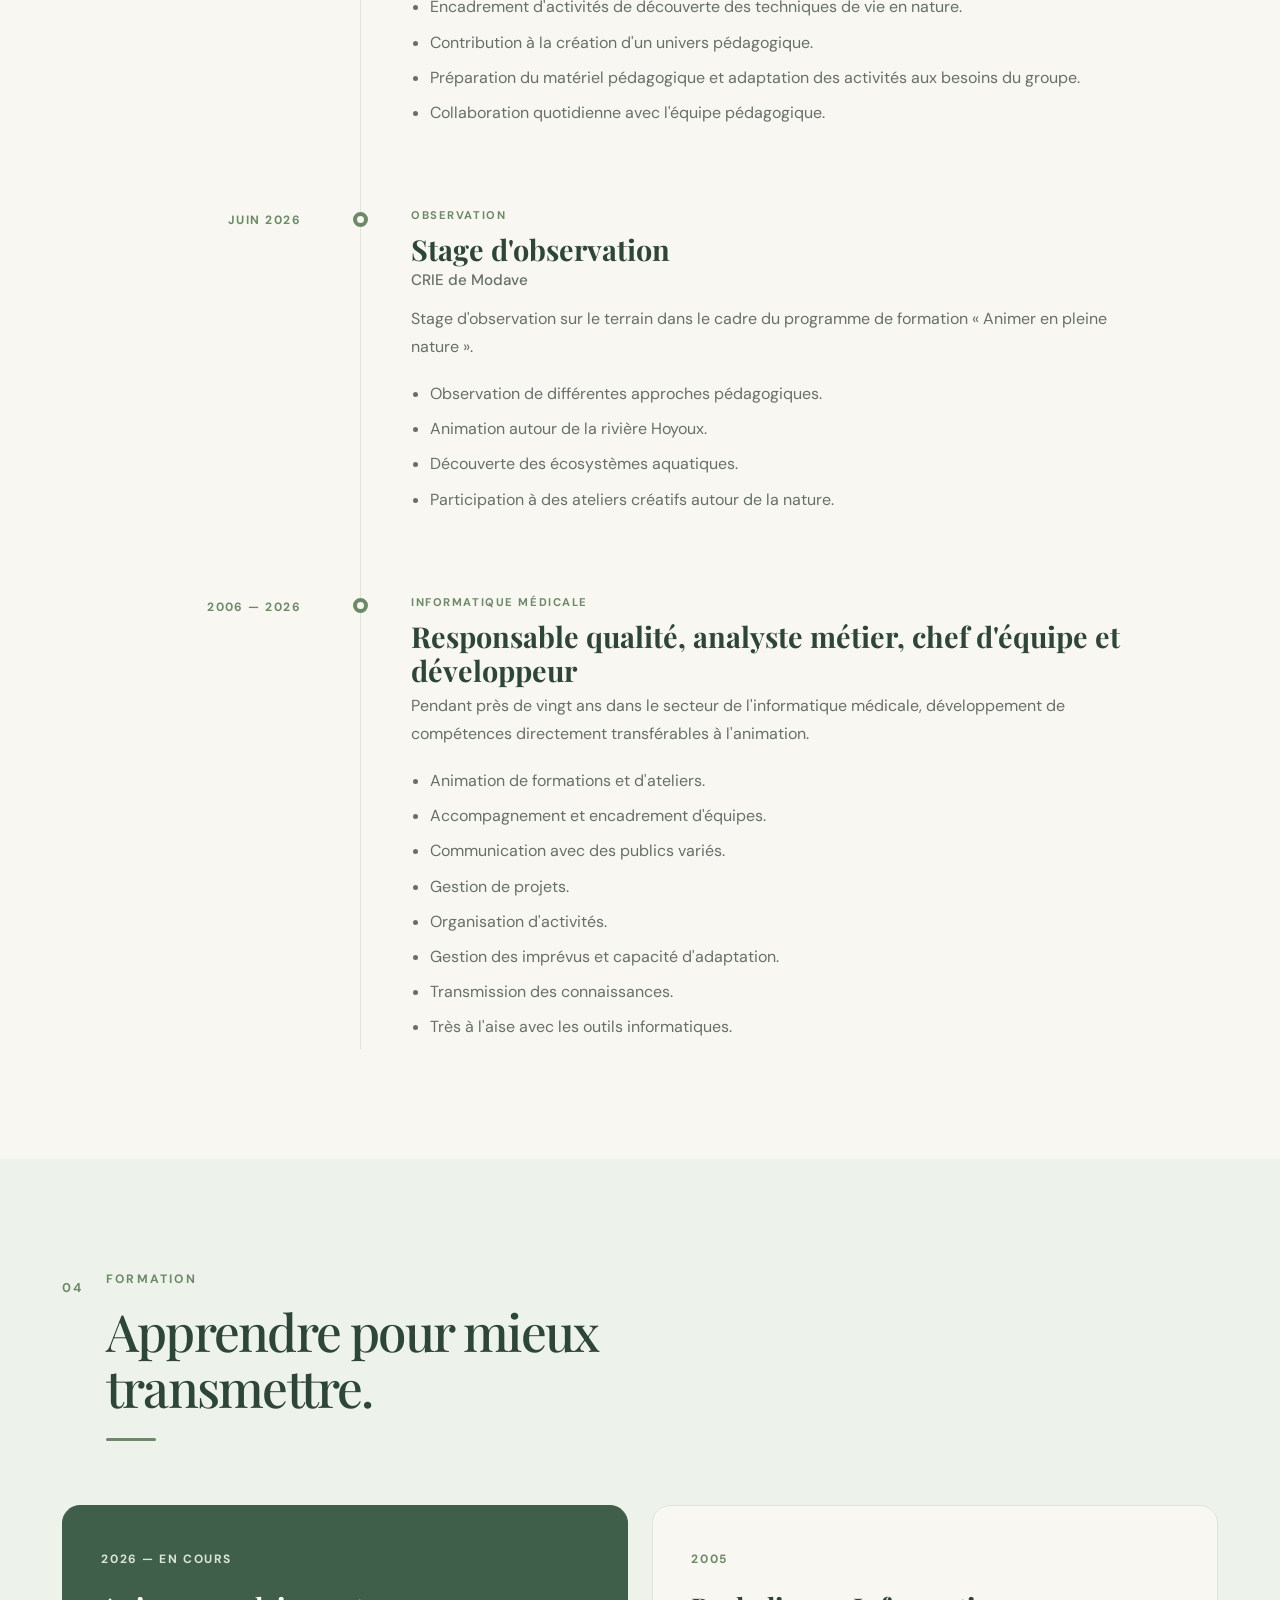
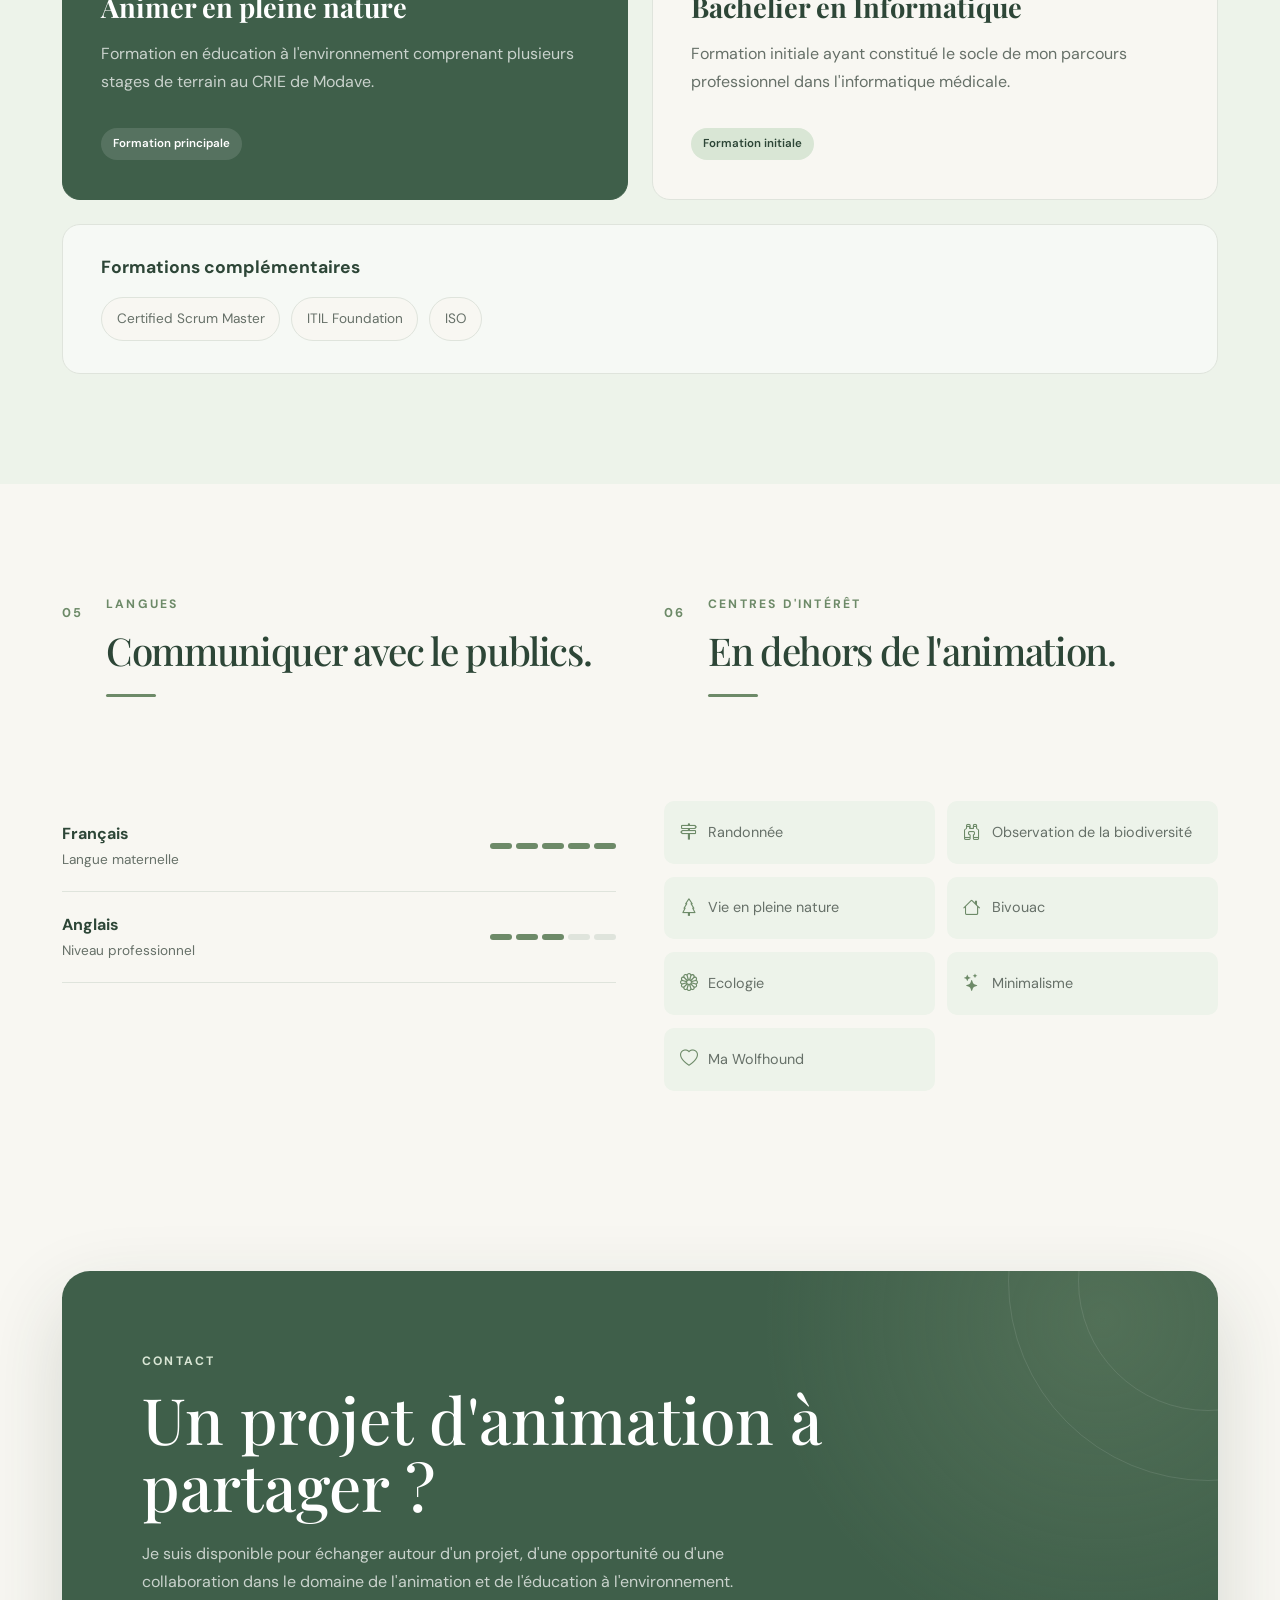
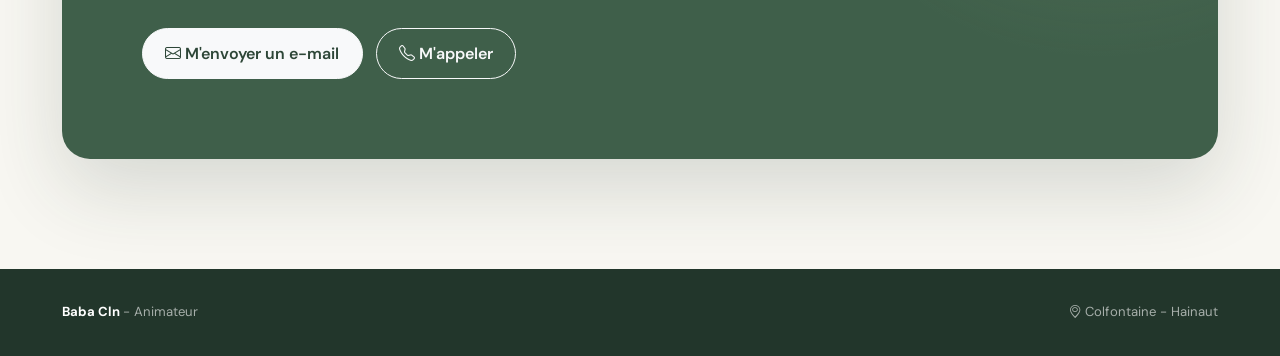
==== commit 58909f8f: "Feature: Show my info when print" ====
--- a/index.html
+++ b/index.html
@@ -85,7 +85,14 @@
                         
                         <!-- Title -->
                         <p class="eyebrow">
-                            ANIMATEUR
+                            <span class="eyebrow-name">Baptiste Calin | </span>ANIMATEUR
+                        </p>
+
+                        <!-- Print info -->
+                        <p class="hero-info">
+                            <i class="bi bi-telephone"></i> +32 490 46 08 07
+                            <br/>
+                            <i class="bi bi-geo-alt"></i> Colfontaine - Hainaut
                         </p>
 
                         <!-- Quote -->
@@ -117,11 +124,11 @@
                         <div class="hero-contact">
                             <a href="mailto:baba.cln@proton.me">
                                 <i class="bi bi-envelope"></i>
-                                baba.cln@proton.me
+                                M'envoyer un e-mail
                             </a>
                             <a href="tel:+32490460807">
                                 <i class="bi bi-telephone"></i>
-                                +32 (0)490 46 08 07
+                                M'appeler
                             </a>
                         </div>
                     </div>
@@ -776,11 +783,11 @@
                         <div class="contact-actions">
                             <a href="mailto:baba.cln@proton.me" class="btn btn-light">
                                 <i class="bi bi-envelope"></i>
-                                Envoyer un e-mail
+                                M'envoyer un e-mail
                             </a>
                             <a href="tel:+32490460807" class="btn btn-outline-light">
                                 <i class="bi bi-telephone"></i>
-                                +32 (0)490 46 08 07
+                                M'appeler
                             </a>
                         </div>
                     </div>
@@ -806,6 +813,7 @@
                 </div>
                 <div class="col-md-6 text-md-end">
                     <p class="mb-0">
+                        <i class="bi bi-geo-alt"></i>
                         Colfontaine - Hainaut
                     </p>
                 </div>
--- a/css/style.css
+++ b/css/style.css
@@ -304,6 +304,10 @@
     font-size: 0.76rem;
     font-weight: 700;
     letter-spacing: 0.18em;
+}
+
+.hero .eyebrow-name, .hero-info {
+    display: none;
 }
 
 .hero h1 {
@@ -1482,12 +1486,26 @@
        NOM
        ----------------------------------------------------- */
 
-    .hero .eyebrow {
+    .hero .eyebrow, .hero-info {
         margin: 0 0 2mm;
         color: #3f5f4a !important;
         font-size: 8pt;
         font-weight: 700;
         letter-spacing: 0.16em;
+    }
+
+    .hero .eyebrow-name {
+        margin: 0 0 2mm;
+        color: #22362b !important;
+        font-size: 8pt;
+        font-weight: 700;
+        letter-spacing: 0.16em;
+        display: inline;
+    }
+
+    .hero .hero-info {
+        display: inline;
+        color: #6d8a68 !important;
     }
 
     .hero h1 {
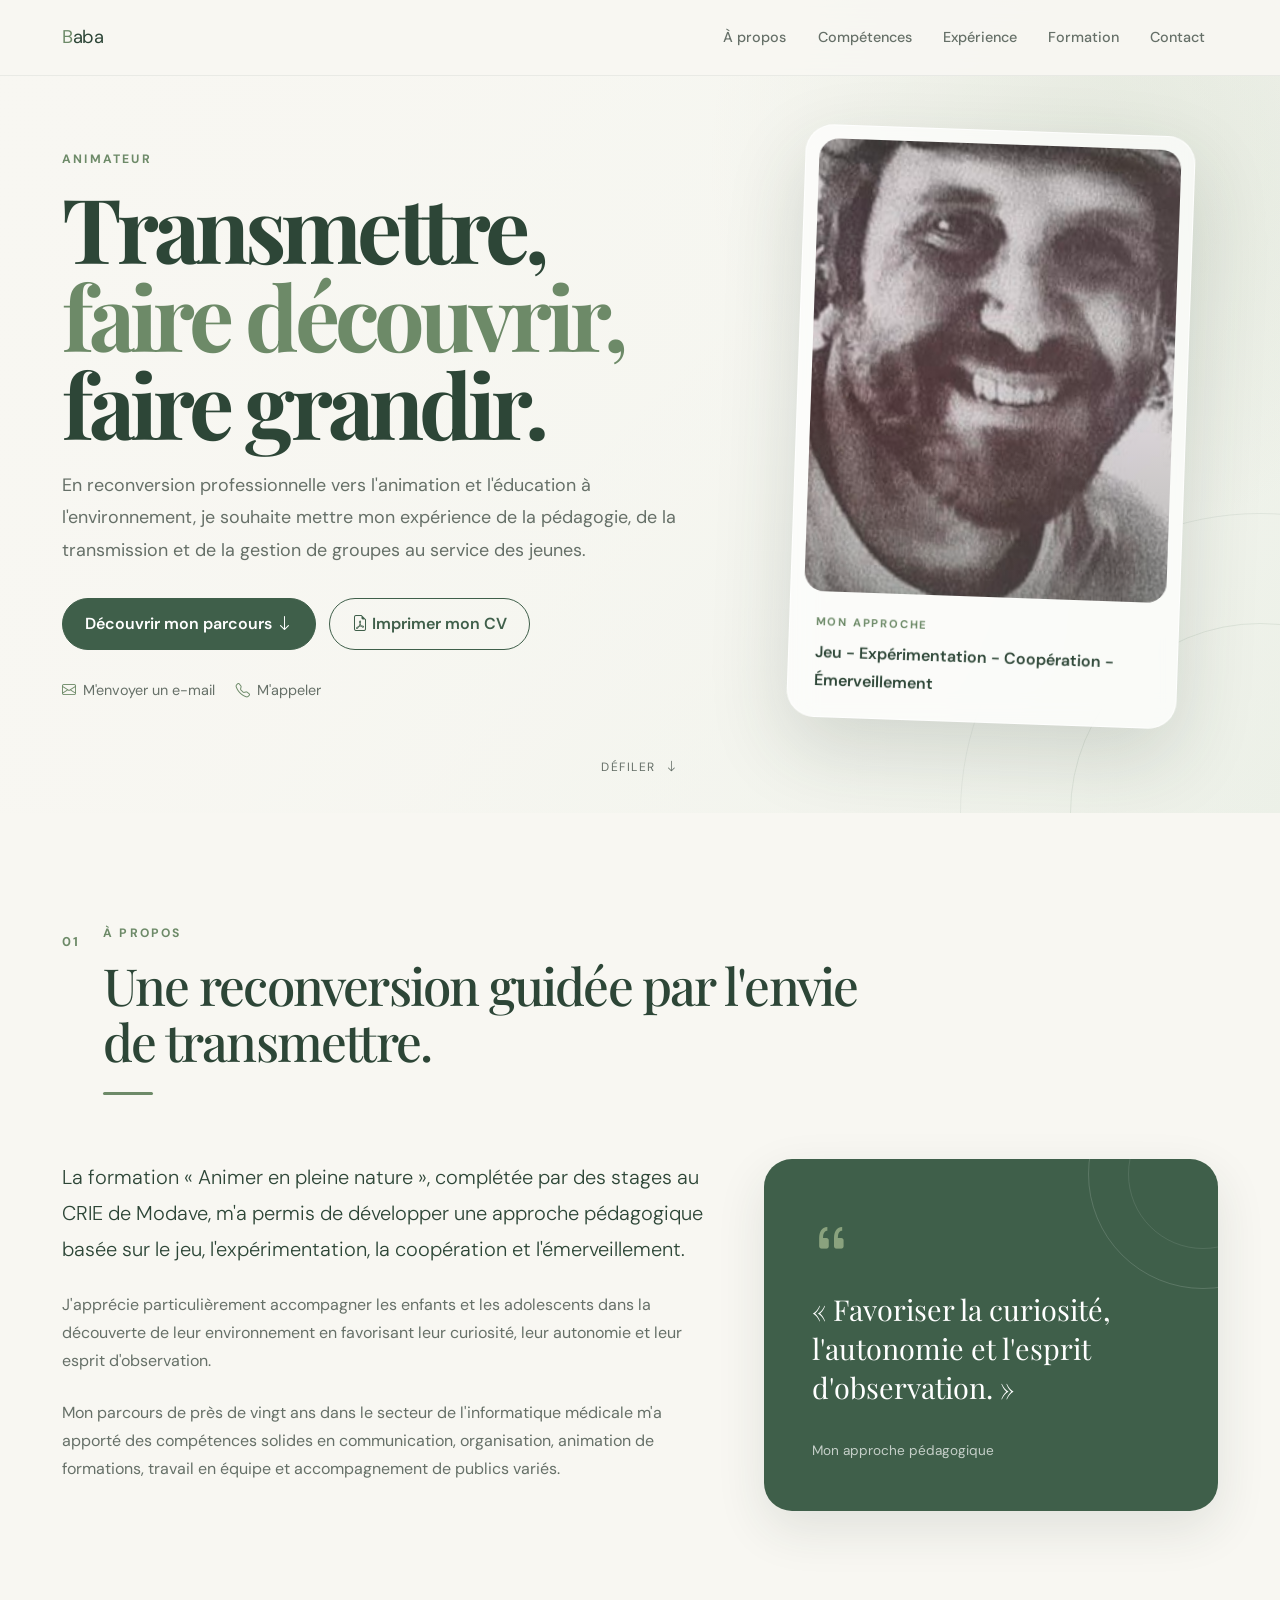
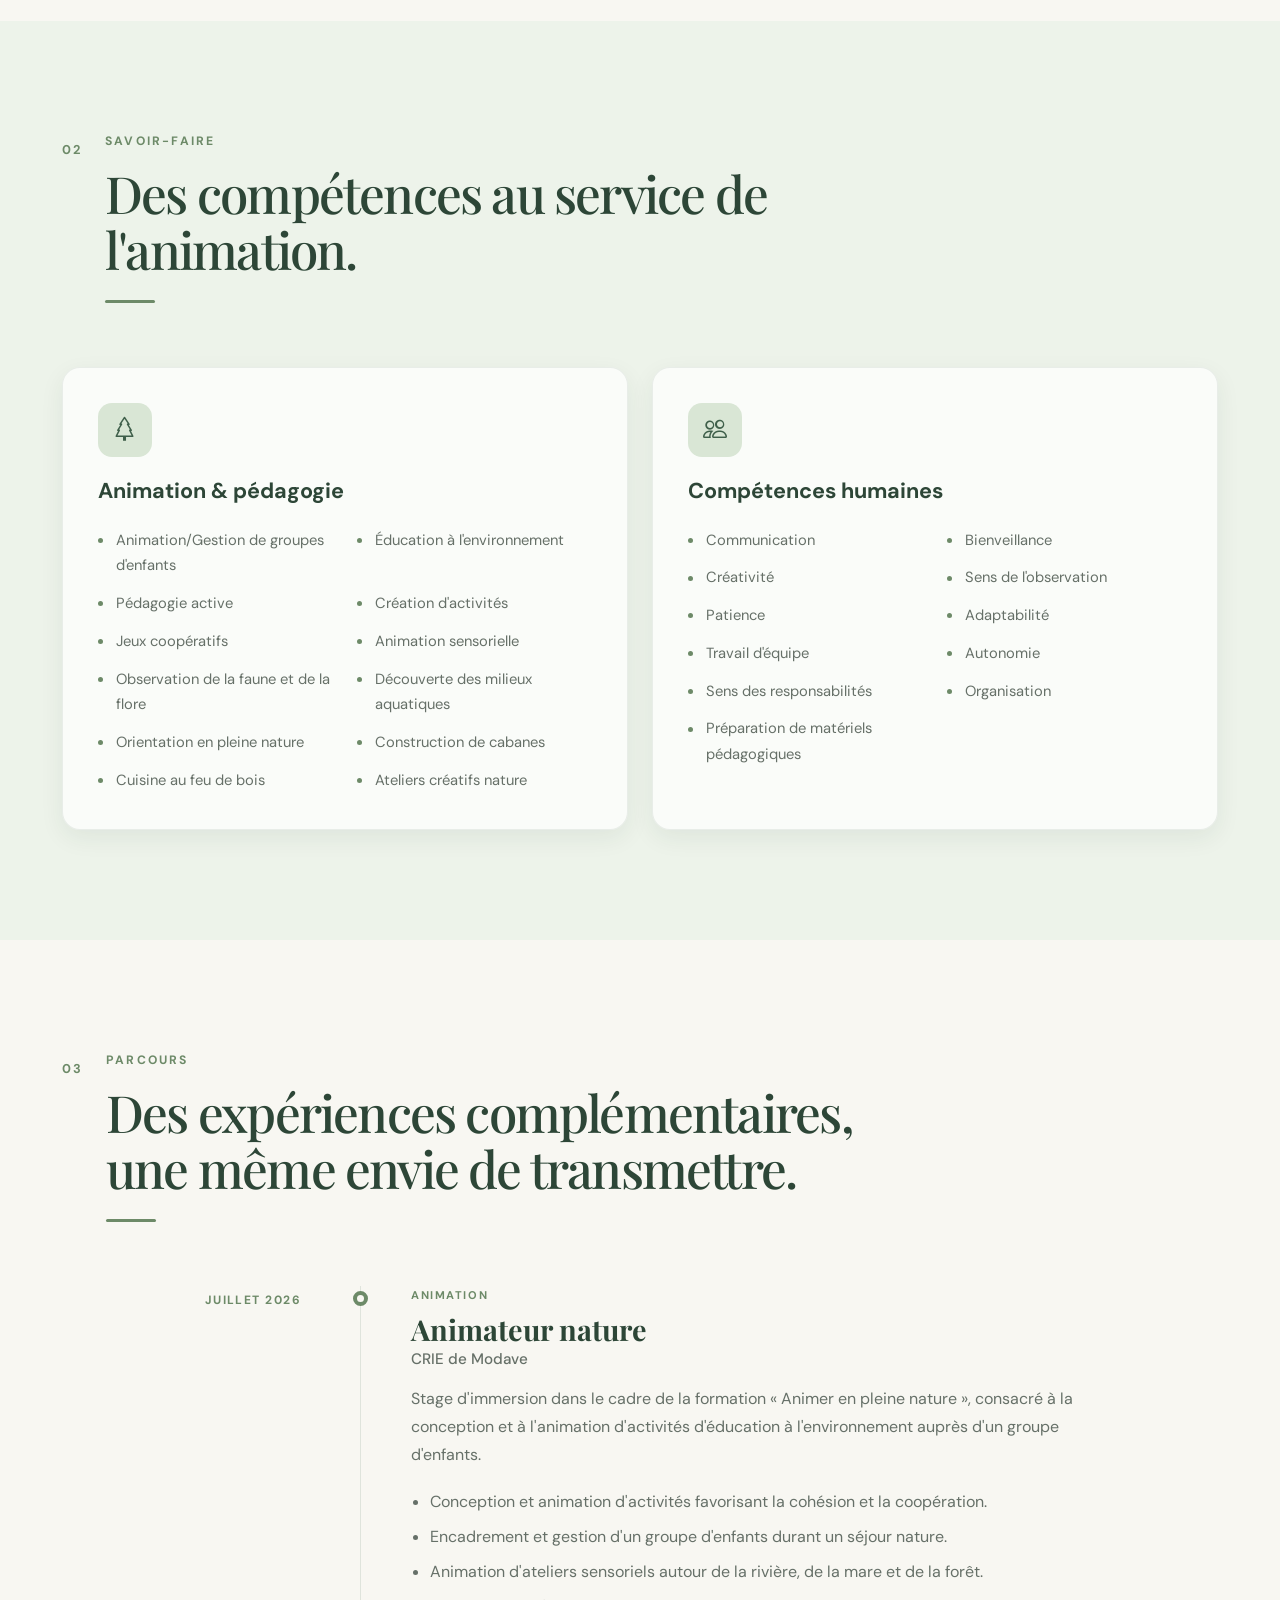
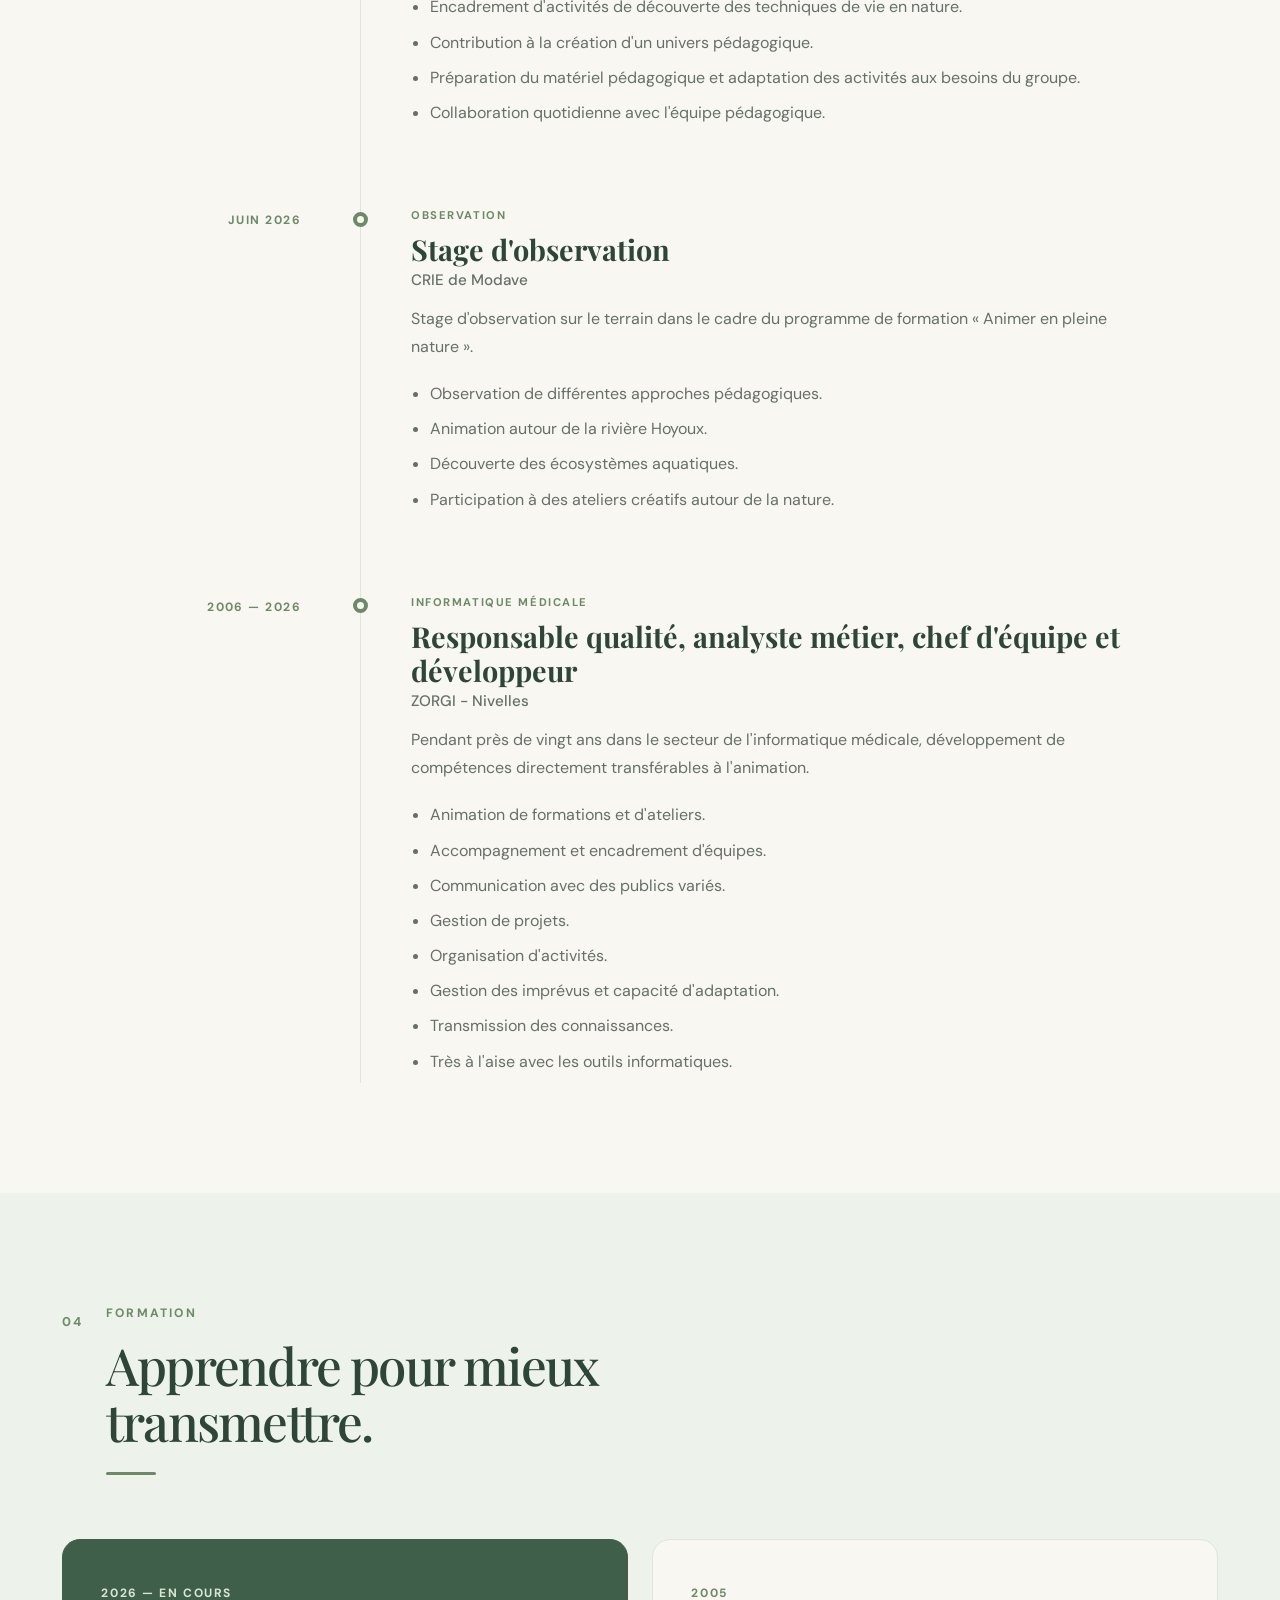
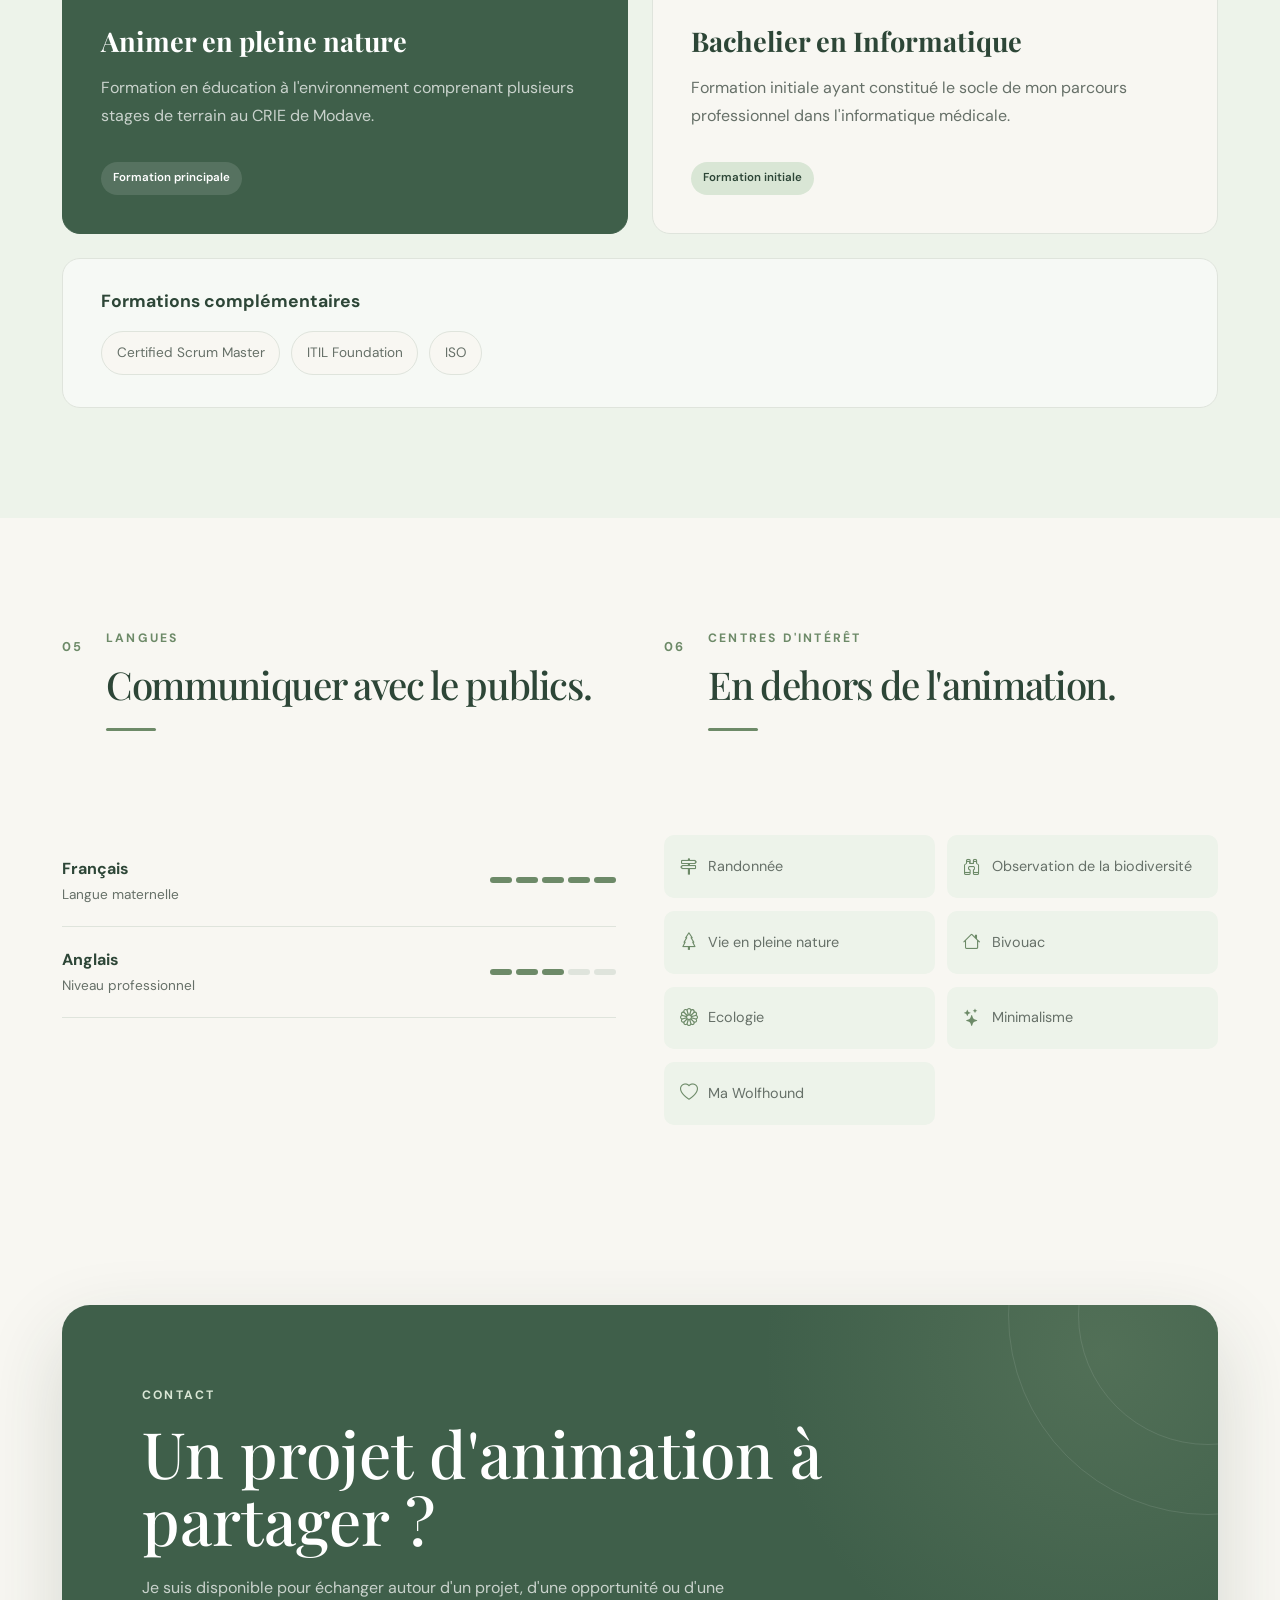
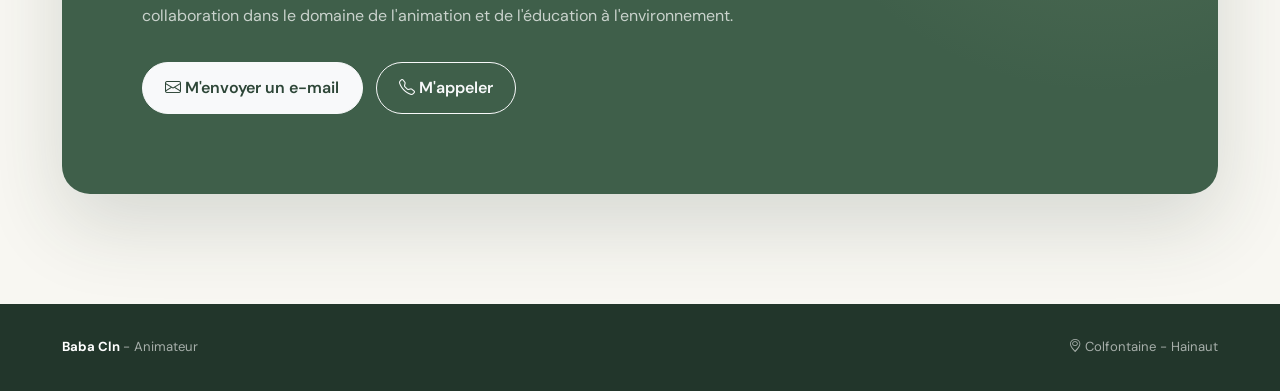
==== commit 4cb23462: "Feature: print improvement v4" ====
--- a/index.html
+++ b/index.html
@@ -82,7 +82,7 @@
             <div class="container hero-container">
                 <div class="row align-items-center g-5">
                     <div class="col-lg-7">
-                        
+
                         <!-- Title -->
                         <p class="eyebrow">
                             <span class="eyebrow-name">Baptiste Calin | </span>ANIMATEUR
@@ -134,7 +134,7 @@
                     </div>
 
                     <div class="col-lg-5">
-                        
+
                         <!-- Card -->
                         <div class="hero-card">
                             <div class="hero-card-image">
@@ -258,7 +258,7 @@
                 </div>
 
                 <div class="row g-4">
-                    
+
                     <!-- Animation -->
                     <div class="col-lg-6">
                         <article class="skill-card">
@@ -426,20 +426,20 @@
                                     de la rivière, de la mare et de la forêt.
                                 </li>
                                 <li>
-                                    Encadrement d'activités de découverte 
+                                    Encadrement d'activités de découverte
                                     des techniques de vie en nature.
                                 </li>
                                 <li>
-                                    Contribution à la création d'un univers 
+                                    Contribution à la création d'un univers
                                     pédagogique.
                                 </li>
                                 <li>
-                                    Préparation du matériel pédagogique et 
-                                    adaptation des activités aux besoins du 
+                                    Préparation du matériel pédagogique et
+                                    adaptation des activités aux besoins du
                                     groupe.
                                 </li>
                                 <li>
-                                    Collaboration quotidienne avec l'équipe 
+                                    Collaboration quotidienne avec l'équipe
                                     pédagogique.
                                 </li>
                             </ul>
@@ -509,6 +509,9 @@
                                 analyste métier,
                                 chef d'équipe et développeur
                             </h3>
+                            <h4>
+                                ZORGI - Nivelles
+                            </h4>
                             <p>
                                 Pendant près de vingt ans dans le secteur de
                                 l'informatique médicale, développement de
@@ -705,7 +708,7 @@
                     <!-- Interests -->
                     <div class="col-lg-6">
                         <div class="extra-block">
-                            
+
                             <!-- Title -->
                             <div class="section-heading">
                                 <span class="section-number">
@@ -844,4 +847,4 @@
     </script>
 
 </body>
-</html>+</html>
--- a/css/style.css
+++ b/css/style.css
@@ -1378,13 +1378,25 @@
         margin: 0;
         padding: 0;
         background: #ffffff !important;
-        color: #28312b !important;
+        color: #000000 !important;
         font-family: var(--font-body);
-        font-size: 9.2pt;
-        line-height: 1.35;
+        font-size: 10.2pt;
+        line-height: 1.4;
 
         -webkit-print-color-adjust: exact !important;
         print-color-adjust: exact !important;
+    }
+
+    p,
+    li,
+    .about-content p,
+    .hero-intro,
+    .skill-list li,
+    .experience-item p,
+    .education-item p,
+    .extra-item p,
+    .contact-item p {
+        font-size: 1em;
     }
 
 
@@ -1535,7 +1547,7 @@
     .hero-intro {
         max-width: none;
         margin: 0;
-        color: #4f5b53 !important;
+        color: #000000 !important;
         font-size: 9pt;
         line-height: 1.45;
     }
@@ -1654,14 +1666,14 @@
     .about-content .lead {
         margin-bottom: 2mm;
         color: #37443b !important;
-        font-size: 9pt;
+        font-size: 8.8pt !important;
         line-height: 1.4;
     }
 
     .about-content p {
         margin-bottom: 2mm;
-        color: #566159 !important;
-        font-size: 8.5pt;
+        color: #000000 !important;
+        font-size: 8.8pt !important;
         line-height: 1.4;
     }
 
@@ -1715,7 +1727,7 @@
         height: auto !important;
         min-height: 0;
         padding: 4mm;
-        background: #f5f7f3 !important;
+        background: #ffffff !important;
         border: 1px solid #dfe4dc !important;
         border-radius: 3mm;
         box-shadow: none !important;
@@ -1740,9 +1752,9 @@
 
     .skill-list li {
         padding-left: 3mm;
-        color: #566159 !important;
-        font-size: 7.4pt;
-        line-height: 1.3;
+        color: #000000 !important;
+        font-size: 9pt;
+        line-height: 1.45;
     }
 
     .skill-list li::before {
@@ -1794,7 +1806,7 @@
         padding: 0 !important;
         margin: 0;
 
-        background: #f5f7f3 !important;
+        background: #ffffff !important;
         border: 1px solid #dfe4dc !important;
         border-left: 3px solid #6d8a68 !important;
 
@@ -1878,9 +1890,9 @@
 
         margin: 0 0 1.5mm;
 
-        color: #566159 !important;
-
-        font-size: 7.2pt;
+        color: #000000 !important;
+
+        font-size: 8.8pt !important;
         line-height: 1.35;
     }
 
@@ -1893,14 +1905,16 @@
         margin: 0;
         padding-left: 3.5mm;
 
-        color: #566159 !important;
-
-        font-size: 7pt;
-        line-height: 1.3;
+        color: #000000 !important;
+
+        font-size: 8.8pt;
+        line-height: 1.45;
     }
 
     .section-experience .timeline-content li {
         margin-bottom: 0.6mm;
+        font-size: 8.8pt;
+        line-height: 1.45;
     }
 
 
@@ -1908,7 +1922,7 @@
     .section-experience .timeline-item:first-child {
         grid-column: 1 / -1;
 
-        background: #edf3ea !important;
+        background: #ffffff !important;
         border-left-width: 4px !important;
     }
 
@@ -1957,7 +1971,7 @@
     .education-card {
         height: auto !important;
         padding: 4mm;
-        background: #f5f7f3 !important;
+        background: #ffffff !important;
         border: 1px solid #dfe4dc !important;
         border-radius: 3mm;
         box-shadow: none !important;
@@ -1966,6 +1980,10 @@
     .education-card.featured {
         background: #3f5f4a !important;
         border-color: #3f5f4a !important;
+    }
+
+    .education-card.featured p {
+        color: rgba(255, 255, 255, 0.72) !important;
     }
 
     .education-year {
@@ -1980,8 +1998,10 @@
     }
 
     .education-card p {
-        font-size: 7.5pt;
-        line-height: 1.35;
+        font-size: 8.8pt !important;
+        line-height: 1.4;
+        color: #000000 !important;
+
     }
 
     .education-tag {
@@ -2010,7 +2030,8 @@
 
     .training-list span {
         padding: 1mm 2mm;
-        font-size: 6.5pt;
+        font-size: 8.8pt !important;
+        color: #000000 !important;
     }
 
 
@@ -2046,7 +2067,7 @@
     }
 
     .language-item span {
-        font-size: 6.5pt;
+        font-size: 7pt;
     }
 
     .language-level {
@@ -2056,6 +2077,7 @@
     .language-level span {
         width: 4mm;
         height: 1mm;
+        color: #000000 !important;
     }
 
     .interest-grid {
@@ -2065,13 +2087,15 @@
 
     .interest-grid span {
         padding: 1.5mm;
-        background: #f5f7f3 !important;
-        font-size: 6.7pt;
+        background: #ffffff !important;
+        border: 1px solid #dfe4dc !important;
+        font-size: 8.8pt;
         line-height: 1.2;
+        color: #000000 !important;
     }
 
     .interest-grid i {
-        font-size: 8pt;
+        font-size: 8.8pt;
     }
 
 
@@ -2301,4 +2325,4 @@
     .timeline-content ul {
         color: #444444 !important;
     }
-}+}
